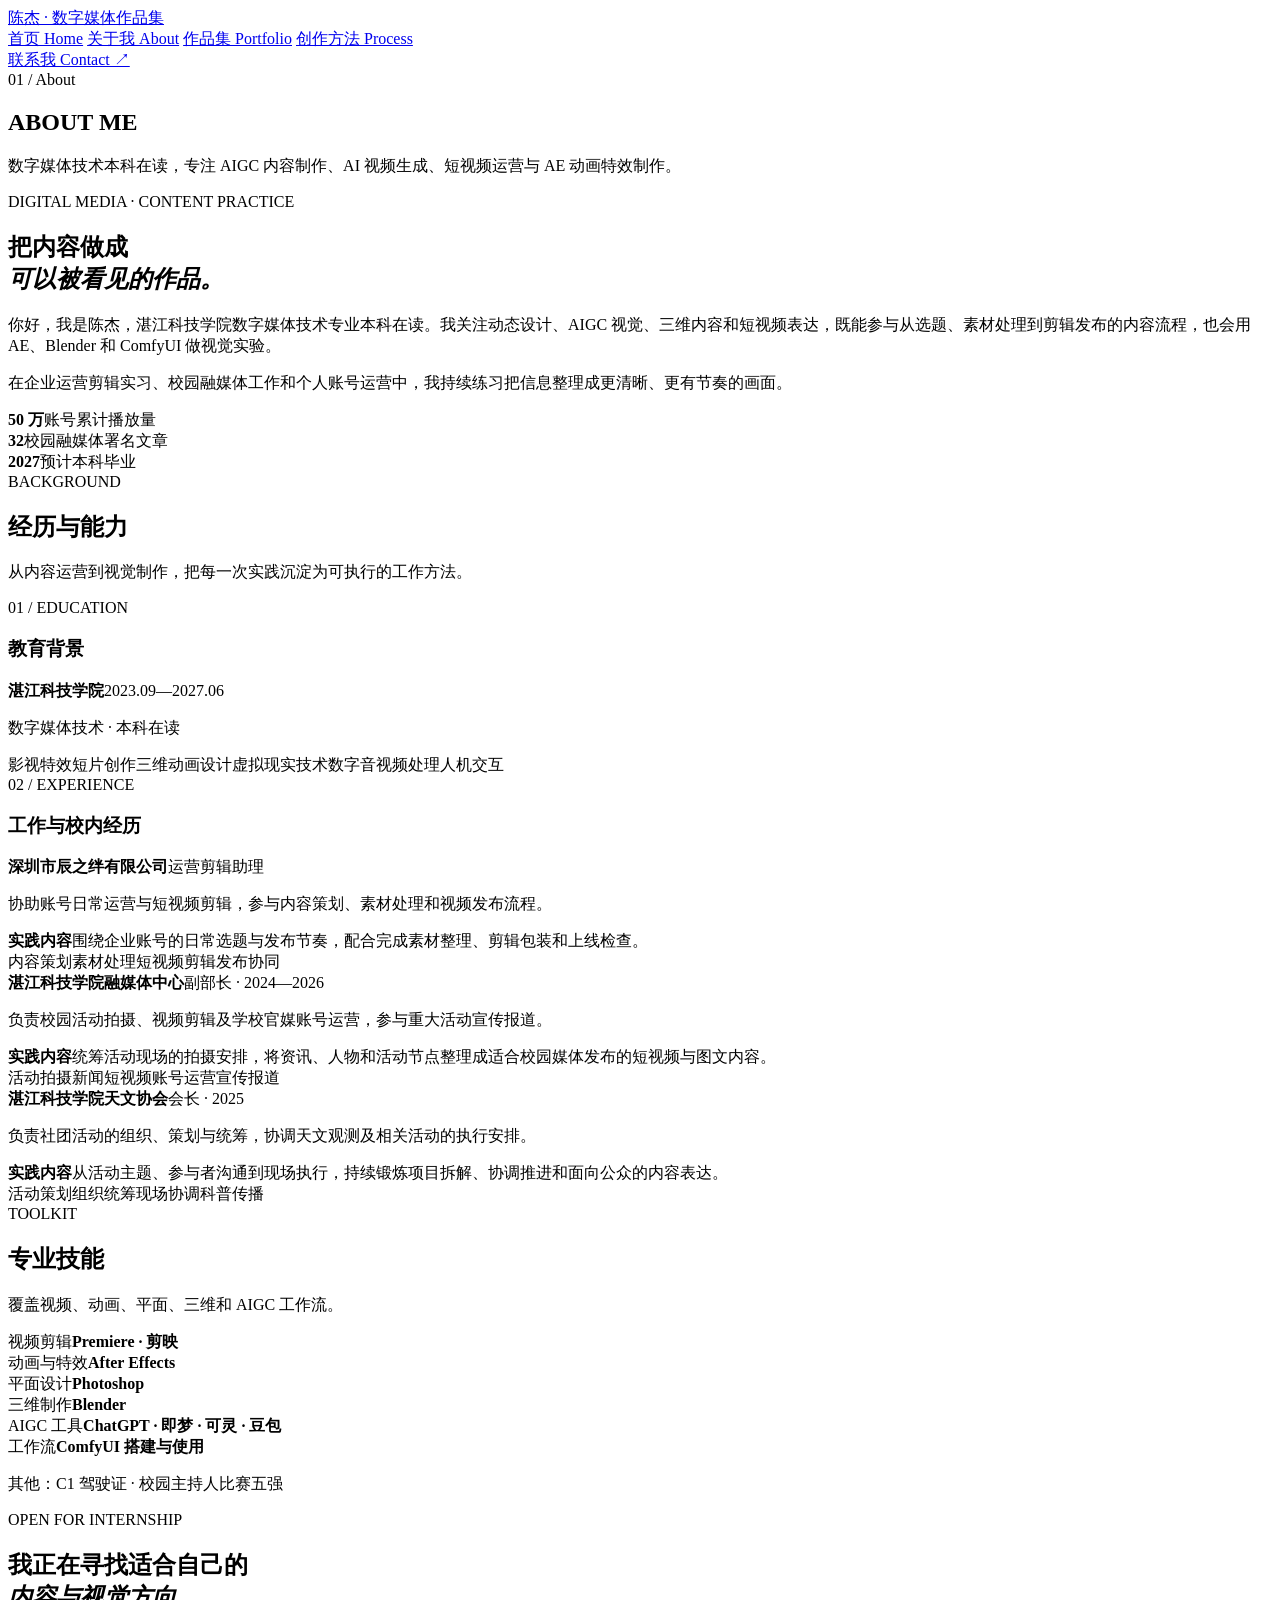
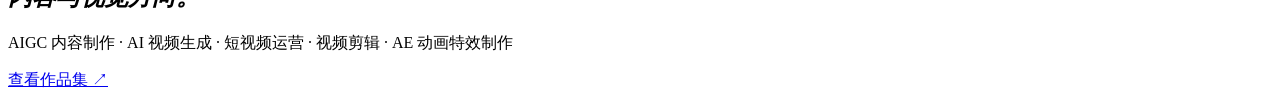
==== about.html @ 368c5d1d "Add files via upload" ====
<!doctype html>
<html lang="zh-CN">
<head>
  <meta charset="UTF-8">
  <meta name="viewport" content="width=device-width,initial-scale=1">
  <meta name="description" content="陈杰的个人介绍、教育背景、经历与专业技能">
  <title>关于我 About — 陈杰</title>
  <link rel="stylesheet" href="assets/site.css">
  <link rel="stylesheet" href="assets/final-polish.css">
  <link rel="stylesheet" href="assets/reference-redesign.css">
  <link rel="stylesheet" href="assets/about-profile.css">
</head>
<body class="page-fade reference-theme about-page">
  <header class="wrap site-header">
    <a class="logo" href="index.html">陈杰 · 数字媒体作品集</a>
    <nav class="nav" aria-label="主导航">
      <a data-page href="index.html">首页 Home</a>
      <a data-page href="about.html">关于我 About</a>
      <a data-page href="works.html">作品集 Portfolio</a>
      <a data-page href="method.html">创作方法 Process</a>
    </nav>
    <a class="resume" href="contact.html">联系我 Contact ↗</a>
  </header>

  <main>
    <section class="page-hero">
      <div class="wrap" data-reveal>
        <div class="eyebrow">01 / About</div>
        <h1>ABOUT ME</h1>
        <p>数字媒体技术本科在读，专注 AIGC 内容制作、AI 视频生成、短视频运营与 AE 动画特效制作。</p>
      </div>
    </section>

    <section class="about-profile">
      <div class="about-lead" data-reveal>
        <div>
          <div class="about-kicker">DIGITAL MEDIA · CONTENT PRACTICE</div>
          <h2>把内容做成<br><em>可以被看见的作品。</em></h2>
        </div>
        <div class="about-lead-copy">
          <p>你好，我是陈杰，湛江科技学院数字媒体技术专业本科在读。我关注动态设计、AIGC 视觉、三维内容和短视频表达，既能参与从选题、素材处理到剪辑发布的内容流程，也会用 AE、Blender 和 ComfyUI 做视觉实验。</p>
          <p>在企业运营剪辑实习、校园融媒体工作和个人账号运营中，我持续练习把信息整理成更清晰、更有节奏的画面。</p>
          <div class="about-facts">
            <div><strong>50 万</strong><span>账号累计播放量</span></div>
            <div><strong>32</strong><span>校园融媒体署名文章</span></div>
            <div><strong>2027</strong><span>预计本科毕业</span></div>
          </div>
        </div>
      </div>

      <div class="about-rule-heading" data-reveal>
        <div>
          <span class="about-kicker">BACKGROUND</span>
          <h2>经历与能力</h2>
        </div>
        <p>从内容运营到视觉制作，把每一次实践沉淀为可执行的工作方法。</p>
      </div>

      <div class="about-columns">
        <article class="about-panel" data-reveal>
          <div class="about-panel-label">01 / EDUCATION</div>
          <h3>教育背景</h3>
          <div class="about-entry">
            <div class="about-entry-top"><strong>湛江科技学院</strong><span>2023.09—2027.06</span></div>
            <p>数字媒体技术 · 本科在读</p>
          </div>
          <div class="about-course-list">
            <span>影视特效短片创作</span><span>三维动画设计</span><span>虚拟现实技术</span><span>数字音视频处理</span><span>人机交互</span>
          </div>
        </article>

        <article class="about-panel" data-reveal>
          <div class="about-panel-label">02 / EXPERIENCE</div>
          <h3>工作与校内经历</h3>
          <div class="about-timeline">
            <div class="about-entry about-expandable" data-expandable tabindex="0" role="button" aria-expanded="false" aria-label="展开深圳市辰之绊有限公司实习经历">
              <div class="about-entry-top"><strong>深圳市辰之绊有限公司</strong><span>运营剪辑助理</span></div>
              <p>协助账号日常运营与短视频剪辑，参与内容策划、素材处理和视频发布流程。</p>
              <div class="about-entry-detail"><div><b>实践内容</b><span>围绕企业账号的日常选题与发布节奏，配合完成素材整理、剪辑包装和上线检查。</span></div><div class="about-entry-tags"><span>内容策划</span><span>素材处理</span><span>短视频剪辑</span><span>发布协同</span></div></div>
            </div>
            <div class="about-entry about-expandable" data-expandable tabindex="0" role="button" aria-expanded="false" aria-label="展开融媒体中心经历">
              <div class="about-entry-top"><strong>湛江科技学院融媒体中心</strong><span>副部长 · 2024—2026</span></div>
              <p>负责校园活动拍摄、视频剪辑及学校官媒账号运营，参与重大活动宣传报道。</p>
              <div class="about-entry-detail"><div><b>实践内容</b><span>统筹活动现场的拍摄安排，将资讯、人物和活动节点整理成适合校园媒体发布的短视频与图文内容。</span></div><div class="about-entry-tags"><span>活动拍摄</span><span>新闻短视频</span><span>账号运营</span><span>宣传报道</span></div></div>
            </div>
            <div class="about-entry about-expandable" data-expandable tabindex="0" role="button" aria-expanded="false" aria-label="展开天文协会经历">
              <div class="about-entry-top"><strong>湛江科技学院天文协会</strong><span>会长 · 2025</span></div>
              <p>负责社团活动的组织、策划与统筹，协调天文观测及相关活动的执行安排。</p>
              <div class="about-entry-detail"><div><b>实践内容</b><span>从活动主题、参与者沟通到现场执行，持续锻炼项目拆解、协调推进和面向公众的内容表达。</span></div><div class="about-entry-tags"><span>活动策划</span><span>组织统筹</span><span>现场协调</span><span>科普传播</span></div></div>
            </div>
          </div>
        </article>
      </div>

      <div class="about-capabilities" data-reveal>
        <div class="about-rule-heading compact">
          <div>
            <span class="about-kicker">TOOLKIT</span>
            <h2>专业技能</h2>
          </div>
          <p>覆盖视频、动画、平面、三维和 AIGC 工作流。</p>
        </div>
        <div class="skill-matrix">
          <div><span>视频剪辑</span><strong>Premiere · 剪映</strong></div>
          <div><span>动画与特效</span><strong>After Effects</strong></div>
          <div><span>平面设计</span><strong>Photoshop</strong></div>
          <div><span>三维制作</span><strong>Blender</strong></div>
          <div><span>AIGC 工具</span><strong>ChatGPT · 即梦 · 可灵 · 豆包</strong></div>
          <div><span>工作流</span><strong>ComfyUI 搭建与使用</strong></div>
        </div>
        <p class="about-extra">其他：C1 驾驶证 · 校园主持人比赛五强</p>
      </div>

      <div class="about-target" data-reveal>
        <div>
          <div class="about-kicker">OPEN FOR INTERNSHIP</div>
          <h2>我正在寻找适合自己的<br><em>内容与视觉方向。</em></h2>
        </div>
        <div class="about-target-copy">
          <p>AIGC 内容制作 · AI 视频生成 · 短视频运营 · 视频剪辑 · AE 动画特效制作</p>
          <a class="ref-button primary" href="works.html">查看作品集 ↗</a>
        </div>
      </div>
    </section>
  </main>
  <script src="assets/site.js"></script>
</body>
</html>
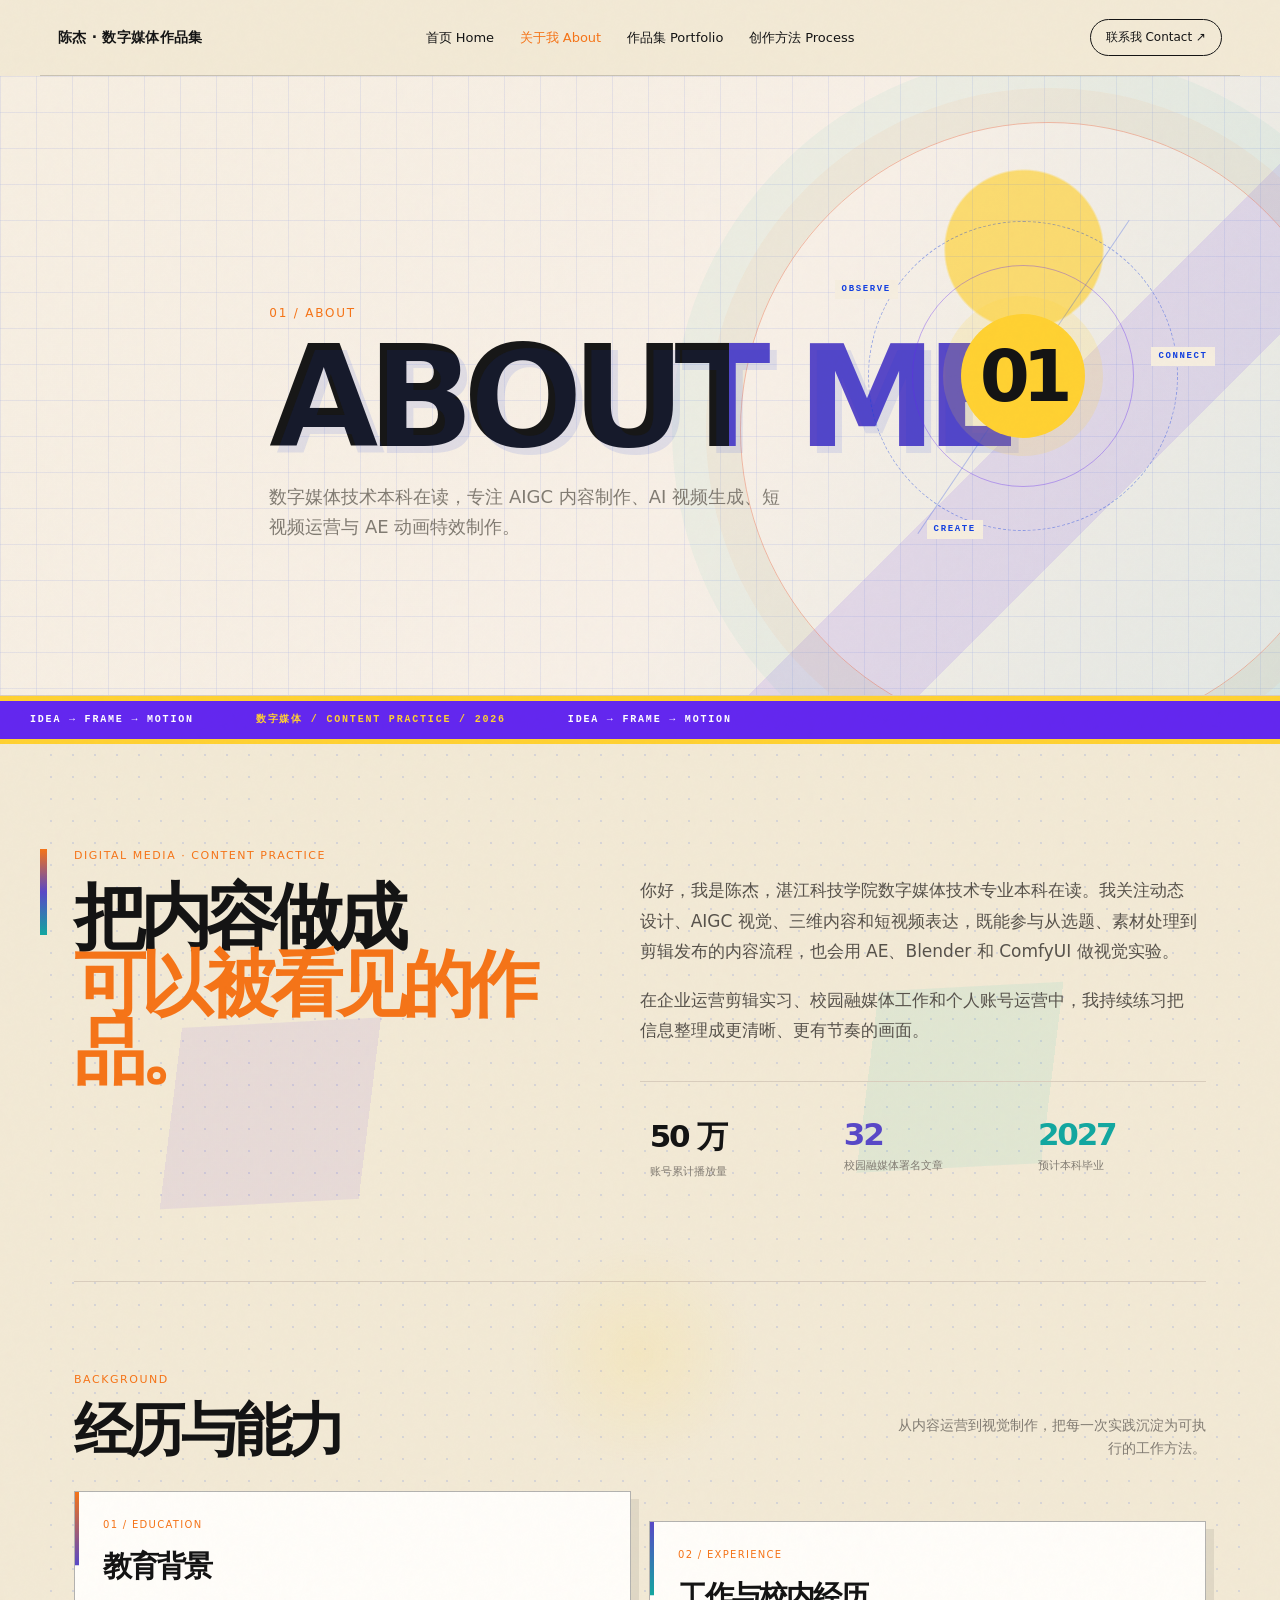
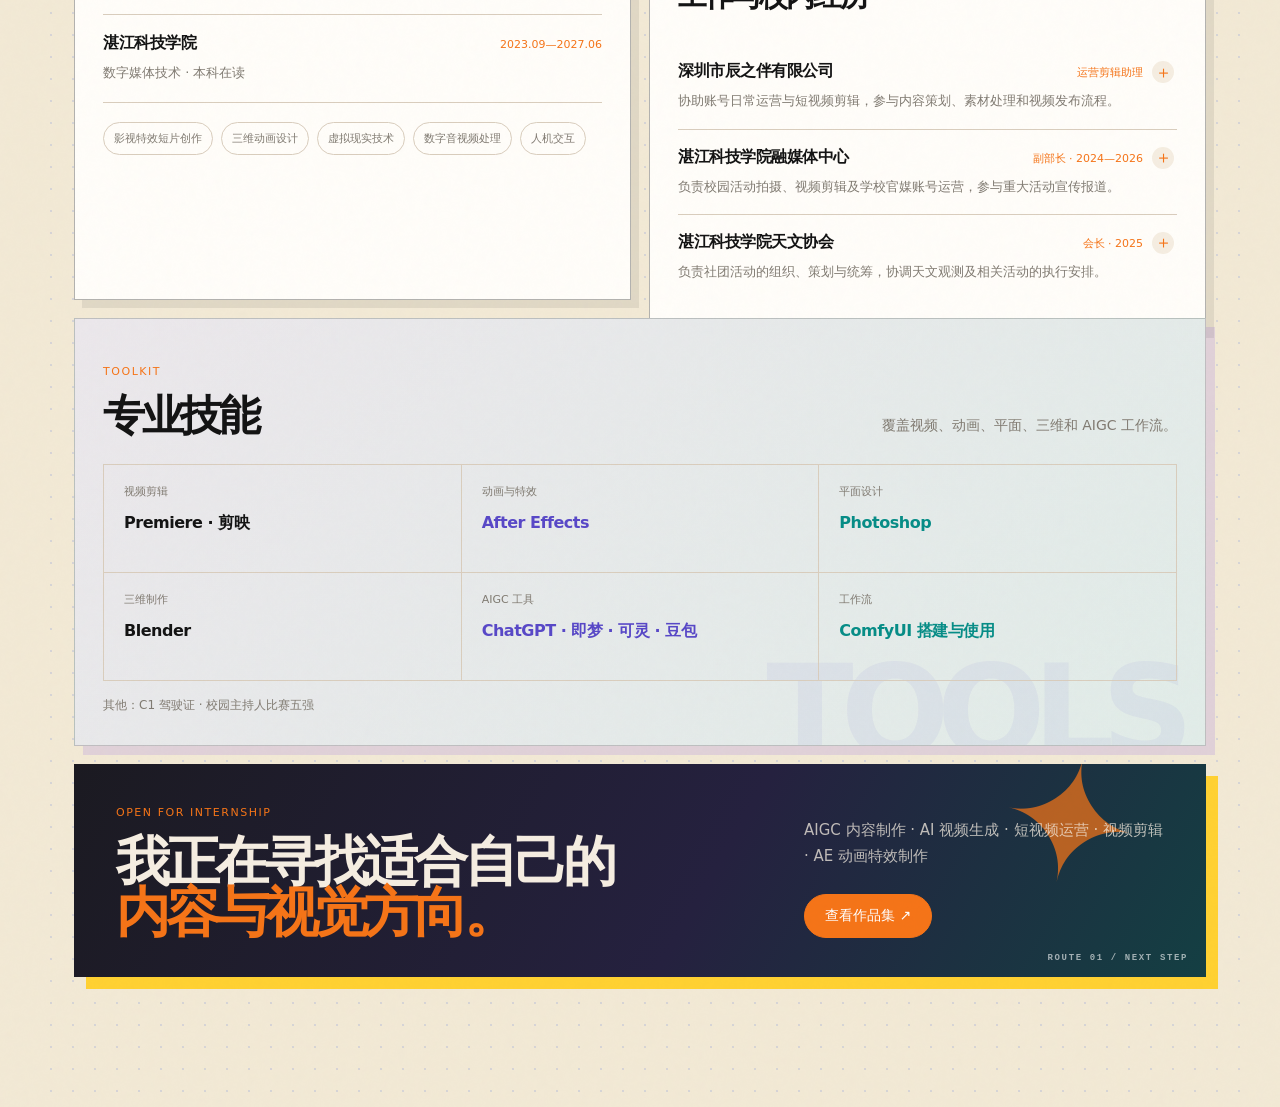
==== commit a4d55395: "Refresh portfolio visual system and motion" ====
--- a/about.html
+++ b/about.html
@@ -1,131 +1,136 @@
-<!doctype html>
-<html lang="zh-CN">
-<head>
-  <meta charset="UTF-8">
-  <meta name="viewport" content="width=device-width,initial-scale=1">
-  <meta name="description" content="陈杰的个人介绍、教育背景、经历与专业技能">
-  <title>关于我 About — 陈杰</title>
-  <link rel="stylesheet" href="assets/site.css">
-  <link rel="stylesheet" href="assets/final-polish.css">
-  <link rel="stylesheet" href="assets/reference-redesign.css">
-  <link rel="stylesheet" href="assets/about-profile.css">
-</head>
-<body class="page-fade reference-theme about-page">
-  <header class="wrap site-header">
-    <a class="logo" href="index.html">陈杰 · 数字媒体作品集</a>
-    <nav class="nav" aria-label="主导航">
-      <a data-page href="index.html">首页 Home</a>
-      <a data-page href="about.html">关于我 About</a>
-      <a data-page href="works.html">作品集 Portfolio</a>
-      <a data-page href="method.html">创作方法 Process</a>
-    </nav>
-    <a class="resume" href="contact.html">联系我 Contact ↗</a>
-  </header>
-
-  <main>
-    <section class="page-hero">
-      <div class="wrap" data-reveal>
-        <div class="eyebrow">01 / About</div>
-        <h1>ABOUT ME</h1>
-        <p>数字媒体技术本科在读，专注 AIGC 内容制作、AI 视频生成、短视频运营与 AE 动画特效制作。</p>
-      </div>
-    </section>
-
-    <section class="about-profile">
-      <div class="about-lead" data-reveal>
-        <div>
-          <div class="about-kicker">DIGITAL MEDIA · CONTENT PRACTICE</div>
-          <h2>把内容做成<br><em>可以被看见的作品。</em></h2>
-        </div>
-        <div class="about-lead-copy">
-          <p>你好，我是陈杰，湛江科技学院数字媒体技术专业本科在读。我关注动态设计、AIGC 视觉、三维内容和短视频表达，既能参与从选题、素材处理到剪辑发布的内容流程，也会用 AE、Blender 和 ComfyUI 做视觉实验。</p>
-          <p>在企业运营剪辑实习、校园融媒体工作和个人账号运营中，我持续练习把信息整理成更清晰、更有节奏的画面。</p>
-          <div class="about-facts">
-            <div><strong>50 万</strong><span>账号累计播放量</span></div>
-            <div><strong>32</strong><span>校园融媒体署名文章</span></div>
-            <div><strong>2027</strong><span>预计本科毕业</span></div>
-          </div>
-        </div>
-      </div>
-
-      <div class="about-rule-heading" data-reveal>
-        <div>
-          <span class="about-kicker">BACKGROUND</span>
-          <h2>经历与能力</h2>
-        </div>
-        <p>从内容运营到视觉制作，把每一次实践沉淀为可执行的工作方法。</p>
-      </div>
-
-      <div class="about-columns">
-        <article class="about-panel" data-reveal>
-          <div class="about-panel-label">01 / EDUCATION</div>
-          <h3>教育背景</h3>
-          <div class="about-entry">
-            <div class="about-entry-top"><strong>湛江科技学院</strong><span>2023.09—2027.06</span></div>
-            <p>数字媒体技术 · 本科在读</p>
-          </div>
-          <div class="about-course-list">
-            <span>影视特效短片创作</span><span>三维动画设计</span><span>虚拟现实技术</span><span>数字音视频处理</span><span>人机交互</span>
-          </div>
-        </article>
-
-        <article class="about-panel" data-reveal>
-          <div class="about-panel-label">02 / EXPERIENCE</div>
-          <h3>工作与校内经历</h3>
-          <div class="about-timeline">
-            <div class="about-entry about-expandable" data-expandable tabindex="0" role="button" aria-expanded="false" aria-label="展开深圳市辰之绊有限公司实习经历">
-              <div class="about-entry-top"><strong>深圳市辰之绊有限公司</strong><span>运营剪辑助理</span></div>
-              <p>协助账号日常运营与短视频剪辑，参与内容策划、素材处理和视频发布流程。</p>
-              <div class="about-entry-detail"><div><b>实践内容</b><span>围绕企业账号的日常选题与发布节奏，配合完成素材整理、剪辑包装和上线检查。</span></div><div class="about-entry-tags"><span>内容策划</span><span>素材处理</span><span>短视频剪辑</span><span>发布协同</span></div></div>
-            </div>
-            <div class="about-entry about-expandable" data-expandable tabindex="0" role="button" aria-expanded="false" aria-label="展开融媒体中心经历">
-              <div class="about-entry-top"><strong>湛江科技学院融媒体中心</strong><span>副部长 · 2024—2026</span></div>
-              <p>负责校园活动拍摄、视频剪辑及学校官媒账号运营，参与重大活动宣传报道。</p>
-              <div class="about-entry-detail"><div><b>实践内容</b><span>统筹活动现场的拍摄安排，将资讯、人物和活动节点整理成适合校园媒体发布的短视频与图文内容。</span></div><div class="about-entry-tags"><span>活动拍摄</span><span>新闻短视频</span><span>账号运营</span><span>宣传报道</span></div></div>
-            </div>
-            <div class="about-entry about-expandable" data-expandable tabindex="0" role="button" aria-expanded="false" aria-label="展开天文协会经历">
-              <div class="about-entry-top"><strong>湛江科技学院天文协会</strong><span>会长 · 2025</span></div>
-              <p>负责社团活动的组织、策划与统筹，协调天文观测及相关活动的执行安排。</p>
-              <div class="about-entry-detail"><div><b>实践内容</b><span>从活动主题、参与者沟通到现场执行，持续锻炼项目拆解、协调推进和面向公众的内容表达。</span></div><div class="about-entry-tags"><span>活动策划</span><span>组织统筹</span><span>现场协调</span><span>科普传播</span></div></div>
-            </div>
-          </div>
-        </article>
-      </div>
-
-      <div class="about-capabilities" data-reveal>
-        <div class="about-rule-heading compact">
-          <div>
-            <span class="about-kicker">TOOLKIT</span>
-            <h2>专业技能</h2>
-          </div>
-          <p>覆盖视频、动画、平面、三维和 AIGC 工作流。</p>
-        </div>
-        <div class="skill-matrix">
-          <div><span>视频剪辑</span><strong>Premiere · 剪映</strong></div>
-          <div><span>动画与特效</span><strong>After Effects</strong></div>
-          <div><span>平面设计</span><strong>Photoshop</strong></div>
-          <div><span>三维制作</span><strong>Blender</strong></div>
-          <div><span>AIGC 工具</span><strong>ChatGPT · 即梦 · 可灵 · 豆包</strong></div>
-          <div><span>工作流</span><strong>ComfyUI 搭建与使用</strong></div>
-        </div>
-        <p class="about-extra">其他：C1 驾驶证 · 校园主持人比赛五强</p>
-      </div>
-
-      <div class="about-target" data-reveal>
-        <div>
-          <div class="about-kicker">OPEN FOR INTERNSHIP</div>
-          <h2>我正在寻找适合自己的<br><em>内容与视觉方向。</em></h2>
-        </div>
-        <div class="about-target-copy">
-          <p>AIGC 内容制作 · AI 视频生成 · 短视频运营 · 视频剪辑 · AE 动画特效制作</p>
-          <a class="ref-button primary" href="works.html">查看作品集 ↗</a>
-        </div>
-      </div>
-    </section>
-  </main>
-  <script src="assets/site.js"></script>
-</body>
-</html>
+<!doctype html>
+<html lang="zh-CN">
+<head>
+  <meta charset="UTF-8">
+  <meta name="viewport" content="width=device-width,initial-scale=1">
+  <meta name="description" content="陈杰的个人介绍、教育背景、经历与专业技能">
+  <title>关于我 About — 陈杰</title>
+  <link rel="stylesheet" href="assets/site.css">
+  <link rel="stylesheet" href="assets/final-polish.css">
+  <link rel="stylesheet" href="assets/reference-redesign.css">
+  <link rel="stylesheet" href="assets/about-profile.css">
+  <link rel="stylesheet" href="assets/concept-2026.css?v=7">
+</head>
+<body class="page-fade reference-theme about-page">
+  <header class="wrap site-header">
+    <a class="logo" href="index.html">陈杰 · 数字媒体作品集</a>
+    <nav class="nav" aria-label="主导航">
+      <a data-page href="index.html">首页 Home</a>
+      <a data-page href="about.html">关于我 About</a>
+      <a data-page href="works.html">作品集 Portfolio</a>
+      <a data-page href="method.html">创作方法 Process</a>
+    </nav>
+    <a class="resume" href="contact.html">联系我 Contact ↗</a>
+  </header>
+
+  <main>
+    <section class="page-hero">
+      <div class="wrap">
+        <div class="eyebrow">01 / About</div>
+        <h1>ABOUT ME</h1>
+        <p>数字媒体技术本科在读，专注 AIGC 内容制作、AI 视频生成、短视频运营与 AE 动画特效制作。</p>
+      </div>
+      <div class="about-visual-mark" aria-hidden="true"><span>OBSERVE</span><span>CONNECT</span><span>CREATE</span><i></i><b>01</b></div>
+    </section>
+
+    <div class="about-signal-strip" aria-hidden="true"><span>IDEA → FRAME → MOTION</span><span>数字媒体 / CONTENT PRACTICE / 2026</span><span>IDEA → FRAME → MOTION</span></div>
+
+    <section class="about-profile">
+      <div class="about-lead" data-reveal>
+        <div>
+          <div class="about-kicker">DIGITAL MEDIA · CONTENT PRACTICE</div>
+          <h2>把内容做成<br><em>可以被看见的作品。</em></h2>
+        </div>
+        <div class="about-lead-copy">
+          <p>你好，我是陈杰，湛江科技学院数字媒体技术专业本科在读。我关注动态设计、AIGC 视觉、三维内容和短视频表达，既能参与从选题、素材处理到剪辑发布的内容流程，也会用 AE、Blender 和 ComfyUI 做视觉实验。</p>
+          <p>在企业运营剪辑实习、校园融媒体工作和个人账号运营中，我持续练习把信息整理成更清晰、更有节奏的画面。</p>
+          <div class="about-facts">
+            <div><strong>50 万</strong><span>账号累计播放量</span></div>
+            <div><strong>32</strong><span>校园融媒体署名文章</span></div>
+            <div><strong>2027</strong><span>预计本科毕业</span></div>
+          </div>
+        </div>
+      </div>
+
+      <div class="about-rule-heading" data-reveal>
+        <div>
+          <span class="about-kicker">BACKGROUND</span>
+          <h2>经历与能力</h2>
+        </div>
+        <p>从内容运营到视觉制作，把每一次实践沉淀为可执行的工作方法。</p>
+      </div>
+
+      <div class="about-columns">
+        <article class="about-panel" data-reveal>
+          <div class="about-panel-label">01 / EDUCATION</div>
+          <h3>教育背景</h3>
+          <div class="about-entry">
+            <div class="about-entry-top"><strong>湛江科技学院</strong><span>2023.09—2027.06</span></div>
+            <p>数字媒体技术 · 本科在读</p>
+          </div>
+          <div class="about-course-list">
+            <span>影视特效短片创作</span><span>三维动画设计</span><span>虚拟现实技术</span><span>数字音视频处理</span><span>人机交互</span>
+          </div>
+        </article>
+
+        <article class="about-panel" data-reveal>
+          <div class="about-panel-label">02 / EXPERIENCE</div>
+          <h3>工作与校内经历</h3>
+          <div class="about-timeline">
+            <div class="about-entry about-expandable" data-expandable tabindex="0" role="button" aria-expanded="false" aria-label="展开深圳市辰之伴有限公司实习经历">
+              <div class="about-entry-top"><strong>深圳市辰之伴有限公司</strong><span>运营剪辑助理</span></div>
+              <p>协助账号日常运营与短视频剪辑，参与内容策划、素材处理和视频发布流程。</p>
+              <div class="about-entry-detail"><div><b>实践内容</b><span>围绕企业账号的日常选题与发布节奏，配合完成素材整理、剪辑包装和上线检查。</span></div><div class="about-entry-tags"><span>内容策划</span><span>素材处理</span><span>短视频剪辑</span><span>发布协同</span></div></div>
+            </div>
+            <div class="about-entry about-expandable" data-expandable tabindex="0" role="button" aria-expanded="false" aria-label="展开融媒体中心经历">
+              <div class="about-entry-top"><strong>湛江科技学院融媒体中心</strong><span>副部长 · 2024—2026</span></div>
+              <p>负责校园活动拍摄、视频剪辑及学校官媒账号运营，参与重大活动宣传报道。</p>
+              <div class="about-entry-detail"><div><b>实践内容</b><span>统筹活动现场的拍摄安排，将资讯、人物和活动节点整理成适合校园媒体发布的短视频与图文内容。</span></div><div class="about-entry-tags"><span>活动拍摄</span><span>新闻短视频</span><span>账号运营</span><span>宣传报道</span></div></div>
+            </div>
+            <div class="about-entry about-expandable" data-expandable tabindex="0" role="button" aria-expanded="false" aria-label="展开天文协会经历">
+              <div class="about-entry-top"><strong>湛江科技学院天文协会</strong><span>会长 · 2025</span></div>
+              <p>负责社团活动的组织、策划与统筹，协调天文观测及相关活动的执行安排。</p>
+              <div class="about-entry-detail"><div><b>实践内容</b><span>从活动主题、参与者沟通到现场执行，持续锻炼项目拆解、协调推进和面向公众的内容表达。</span></div><div class="about-entry-tags"><span>活动策划</span><span>组织统筹</span><span>现场协调</span><span>科普传播</span></div></div>
+            </div>
+          </div>
+        </article>
+      </div>
+
+      <div class="about-capabilities" data-reveal>
+        <div class="about-rule-heading compact">
+          <div>
+            <span class="about-kicker">TOOLKIT</span>
+            <h2>专业技能</h2>
+          </div>
+          <p>覆盖视频、动画、平面、三维和 AIGC 工作流。</p>
+        </div>
+        <div class="skill-matrix">
+          <div><span>视频剪辑</span><strong>Premiere · 剪映</strong></div>
+          <div><span>动画与特效</span><strong>After Effects</strong></div>
+          <div><span>平面设计</span><strong>Photoshop</strong></div>
+          <div><span>三维制作</span><strong>Blender</strong></div>
+          <div><span>AIGC 工具</span><strong>ChatGPT · 即梦 · 可灵 · 豆包</strong></div>
+          <div><span>工作流</span><strong>ComfyUI 搭建与使用</strong></div>
+        </div>
+        <p class="about-extra">其他：C1 驾驶证 · 校园主持人比赛五强</p>
+      </div>
+
+      <div class="about-target" data-reveal>
+        <div>
+          <div class="about-kicker">OPEN FOR INTERNSHIP</div>
+          <h2>我正在寻找适合自己的<br><em>内容与视觉方向。</em></h2>
+        </div>
+        <div class="about-target-copy">
+          <p>AIGC 内容制作 · AI 视频生成 · 短视频运营 · 视频剪辑 · AE 动画特效制作</p>
+          <a class="ref-button primary" href="works.html">查看作品集 ↗</a>
+        </div>
+      </div>
+    </section>
+  </main>
+  <script src="assets/site.js"></script>
+  <script src="assets/concept-2026.js?v=4"></script>
+</body>
+</html>
 
 
 
--- a/assets/site.css
+++ b/assets/site.css
@@ -0,0 +1,6 @@
+:root{--blue:#0b3b87;--blue2:#174fa8;--cream:#f2e9d5;--orange:#e56c45;--ink:#13244a;--muted:#6d7891;--line:#d8cfbf;--darkline:rgba(242,233,213,.25);--max:1240px}*{box-sizing:border-box}html{scroll-behavior:smooth}body{margin:0;background:var(--cream);color:var(--ink);font-family:Inter,ui-sans-serif,system-ui,-apple-system,"Segoe UI","PingFang SC",sans-serif}.wrap{max-width:var(--max);margin:auto;padding:0 34px}a{color:inherit;text-decoration:none}button{font:inherit}.site-header{height:76px;display:flex;align-items:center;justify-content:space-between;font-size:13px}.site-header.dark{color:var(--cream);position:absolute;inset:0 0 auto;z-index:5}.logo{font-weight:800;letter-spacing:.06em}.nav{display:flex;gap:26px;color:var(--muted)}.dark .nav{color:#d1dcef}.nav a{transition:color .2s,opacity .2s}.nav a:hover,.nav a.active{color:var(--orange)}.resume{border:1px solid currentColor;border-radius:999px;padding:9px 14px;font-size:12px}.dark .resume:hover{background:var(--cream);color:var(--blue)}.page-fade{animation:fade .5s ease both}@keyframes fade{from{opacity:0;transform:translateY(8px)}to{opacity:1;transform:none}}
+.hero{min-height:100svh;background:var(--blue);color:var(--cream);position:relative;overflow:hidden;display:flex;align-items:flex-end;padding:0 0 68px}.hero:before{content:"";position:absolute;inset:0;opacity:.12;background-image:radial-gradient(var(--cream) 1px,transparent 1px);background-size:12px 12px}.hero-inner{width:100%;position:relative;z-index:1}.hero-kicker,.eyebrow{font-size:12px;letter-spacing:.15em;text-transform:uppercase}.hero-kicker{margin-bottom:25px;color:#cdd8ed}.hero h1{font-size:clamp(74px,15.5vw,205px);letter-spacing:-.09em;line-height:.78;margin:0;white-space:nowrap;color:rgba(242,233,213,.15);-webkit-text-stroke:1px rgba(242,233,213,.5);font-weight:900}.script{position:absolute;left:23%;bottom:15%;font-family:"Brush Script MT",cursive;font-size:clamp(32px,5.5vw,77px);color:var(--cream);transform:rotate(-7deg)}.hero-footer{display:flex;justify-content:space-between;align-items:end;margin-top:28px;color:#d1dcef}.hero-footer p{margin:0;max-width:390px;font-size:17px;line-height:1.45}.scroll-hint{font-size:12px;letter-spacing:.1em;color:var(--orange)}.hero-orbit{position:absolute;right:11%;top:23%;width:205px;height:205px;border:1px solid rgba(242,233,213,.28);border-radius:50%;transform:rotate(-25deg)}.hero-orbit:before{content:"";position:absolute;left:36px;top:10px;width:28px;height:28px;background:var(--orange);border-radius:50%}.hero-orbit:after{content:"";position:absolute;inset:29px;border:1px dashed rgba(242,233,213,.35);border-radius:50%}
+.page-hero{background:var(--blue);color:var(--cream);padding:155px 0 78px;position:relative;overflow:hidden}.page-hero:after{content:"";position:absolute;width:250px;height:250px;border:1px solid rgba(242,233,213,.25);border-radius:50%;right:9%;top:85px}.page-hero h1{font-size:clamp(58px,10vw,136px);letter-spacing:-.1em;line-height:.85;margin:18px 0 0;color:rgba(242,233,213,.13);-webkit-text-stroke:1px rgba(242,233,213,.5)}.page-hero .eyebrow{color:#cdd8ed}.page-hero p{max-width:470px;font-size:18px;line-height:1.5;color:#d5deef;margin:25px 0 0;position:relative;z-index:1}.section{padding:82px 0}.section-head{border-top:1px solid var(--line);padding-top:18px;margin-bottom:30px;display:flex;justify-content:space-between;align-items:baseline}.section-head h2{font-size:25px;letter-spacing:-.05em;margin:0}.section-head span{font-size:11px;color:var(--muted);letter-spacing:.12em}.intro-grid,.method-grid{display:grid;grid-template-columns:1fr 1fr;gap:90px}.large-title{font-size:clamp(42px,5.5vw,72px);line-height:.96;letter-spacing:-.08em;margin:0}.copy{font-size:18px;line-height:1.6;color:#41506f;max-width:500px}.stats{display:flex;gap:38px;margin-top:36px}.stats strong{font-size:33px;letter-spacing:-.08em;display:block}.stats span{font-size:11px;color:var(--muted);letter-spacing:.06em}.skill-list{display:flex;gap:9px;flex-wrap:wrap;margin-top:28px}.skill{border:1px solid #c6bda9;border-radius:999px;padding:9px 13px;font-size:13px}
+.archive{background:var(--blue);color:var(--cream);padding:82px 0 105px}.archive .section-head{border-color:var(--darkline)}.archive .section-head span{color:#bdc9e0}.filters{display:flex;gap:9px;flex-wrap:wrap;margin-bottom:30px}.filter{color:var(--cream);background:transparent;border:1px solid var(--darkline);border-radius:999px;padding:9px 15px;font-size:12px;cursor:pointer}.filter.active,.filter:hover{background:var(--cream);color:var(--blue)}.work-grid{display:grid;grid-template-columns:repeat(12,1fr);gap:16px}.work{grid-column:span 6;min-height:390px;background:#123f8c;border:1px solid var(--darkline);position:relative;overflow:hidden;cursor:pointer;transition:transform .35s,border-color .35s}.work:nth-child(3){grid-column:span 5}.work:nth-child(4){grid-column:span 7}.work:hover{transform:translateY(-7px);border-color:var(--orange)}.work-media{position:absolute;inset:0;background:#173f87}.work-media img,.work-media video{width:100%;height:100%;object-fit:cover;display:block;opacity:.8;transition:transform .6s,opacity .4s}.work:hover .work-media img,.work:hover .work-media video{transform:scale(1.05);opacity:1}.work-media:after{content:"";position:absolute;inset:0;background:linear-gradient(to top,rgba(5,28,70,.95),transparent 68%)}.work-info{position:absolute;inset:auto 20px 19px;z-index:1}.work-index{font-size:11px;color:#cbd7ea;letter-spacing:.12em;display:flex;justify-content:space-between;margin-bottom:9px}.work h3{font-size:32px;line-height:1;letter-spacing:-.06em;margin:0 0 7px}.work p{font-size:13px;color:#d2daea;margin:0}.work-arrow{position:absolute;right:0;bottom:0;color:var(--orange);font-size:24px}.work.hidden{display:none}.method{padding:92px 0}.step{display:grid;grid-template-columns:55px 1fr;gap:18px;border-top:1px solid var(--line);padding:19px 0}.step:last-child{border-bottom:1px solid var(--line)}.step b{color:var(--orange);font-size:13px}.step h3{font-size:18px;margin:0 0 4px}.step p{margin:0;color:var(--muted);font-size:14px}.contact{background:var(--orange);color:var(--cream);padding:82px 0 35px}.contact h2{font-size:clamp(52px,9vw,120px);line-height:.86;letter-spacing:-.1em;margin:0}.contact h2 span{font-family:"Brush Script MT",cursive;font-weight:400}.contact-bottom{display:flex;justify-content:space-between;align-items:end;border-top:1px solid rgba(242,233,213,.4);margin-top:65px;padding-top:18px;font-size:12px}.mail{font-size:18px;border-bottom:1px solid var(--cream);padding-bottom:5px}.mail:hover{color:var(--blue);border-color:var(--blue)}footer{background:var(--orange);color:var(--cream);padding:0 0 24px;display:flex;justify-content:space-between;font-size:11px;letter-spacing:.08em}
+.modal{position:fixed;inset:0;background:rgba(7,23,56,.88);z-index:20;display:grid;place-items:center;padding:25px;opacity:0;pointer-events:none;transition:opacity .25s}.modal.open{opacity:1;pointer-events:auto}.modal-card{background:var(--cream);color:var(--ink);max-width:780px;width:100%;max-height:90vh;overflow:auto;padding:26px;position:relative}.modal-close{position:absolute;right:20px;top:16px;border:0;background:none;color:var(--ink);font-size:25px;cursor:pointer}.modal-kicker{color:var(--orange);font-size:11px;letter-spacing:.12em}.modal h3{font-size:46px;letter-spacing:-.08em;line-height:.95;margin:12px 50px 15px 0}.modal p{max-width:600px;color:#546078}.modal-media{width:100%;height:290px;background:var(--blue);margin-top:25px}.modal-media img,.modal-media video{width:100%;height:100%;object-fit:cover}.modal-meta{display:flex;gap:28px;border-top:1px solid #d2cbbd;margin-top:23px;padding-top:13px;font-size:12px;color:#70778a}
+@media(max-width:760px){.wrap{padding:0 18px}.site-header{height:67px}.nav{gap:13px}.nav a:nth-child(2){display:none}.resume{padding:8px 11px}.hero{min-height:720px;padding-bottom:47px}.hero h1{font-size:76px;white-space:normal}.script{left:12%;bottom:25%;font-size:42px}.hero-orbit{width:130px;height:130px;right:4%;top:23%}.hero-footer{display:block}.hero-footer p{font-size:16px}.scroll-hint{display:inline-block;margin-top:25px}.page-hero{padding:125px 0 62px}.page-hero h1{font-size:68px}.page-hero:after{width:135px;height:135px;right:-25px;top:78px}.section,.method{padding:65px 0}.intro-grid,.method-grid{display:block}.large-title{font-size:44px}.copy{font-size:16px;margin-top:28px}.stats{gap:22px}.stats strong{font-size:27px}.work-grid{display:block}.work{min-height:320px;margin-bottom:14px}.work h3{font-size:29px}.contact{padding:65px 0 30px}.contact-bottom{display:block;margin-top:44px}.mail{display:inline-block;margin-top:20px}.modal-card{padding:21px}.modal h3{font-size:38px}.modal-media{height:210px}footer{display:block}footer span{display:block;margin-top:8px}}
--- a/assets/final-polish.css
+++ b/assets/final-polish.css
@@ -0,0 +1,64 @@
+html.home-scroll{scroll-snap-type:y mandatory;overflow-y:auto;overscroll-behavior-y:contain}
+.hero,.home-panel{height:100svh;min-height:0;scroll-snap-align:start;scroll-snap-stop:always;overflow:hidden}
+.home-panel .panel-inner{height:100%;display:flex;align-items:center}
+.home-panel .panel-layout{width:100%;align-items:center}
+.home-panel h2{max-width:620px}
+.panel-about .panel-art{height:min(52vh,520px);min-height:0}
+.panel-works .panel-art{height:min(48vh,480px);min-height:0}
+.panel-method{position:relative}
+.panel-method:after{content:"03";position:absolute;right:-1vw;top:6vh;font-size:30vw;line-height:.75;font-weight:900;letter-spacing:-.12em;color:rgba(229,108,69,.08);pointer-events:none}
+.panel-method .panel-inner{position:relative;z-index:1}
+.panel-method .panel-steps{max-width:670px}
+.panel-method .panel-step{padding:24px 0;font-size:18px}
+.panel-method .panel-step b{font-size:16px;min-width:32px}
+.panel-contact .panel-inner{height:100%}
+.panel-contact .contact-copy h2{font-size:clamp(52px,6.8vw,98px);line-height:.86}
+.panel-contact .contact-orbit-text{padding-top:0}
+.panel-contact .contact-number{font-size:clamp(46px,6.5vw,92px)}
+.panel-contact .contact-stage:after{top:8%;right:4%}
+.panel-contact .scroll-next{bottom:28px}
+.panel-about .panel-link,.panel-works .panel-link,.panel-method .panel-link,.panel-contact .panel-link{font-size:14px}
+
+/* Shared editorial rhythm for the standalone pages. */
+.page-fade:not(:has(.hero)):not(.category-page){background:var(--cream)}
+.page-fade:not(:has(.hero)):not(.category-page) .site-header{position:absolute;z-index:10;inset:0 0 auto}
+.page-fade:not(:has(.hero)):not(.category-page) .page-hero{min-height:48svh;display:flex;align-items:end;padding:150px 0 72px;position:relative;overflow:hidden}
+.page-fade:not(:has(.hero)):not(.category-page) .page-hero:after{content:"";position:absolute;right:-6vw;bottom:-18vw;width:48vw;height:48vw;border:1px solid rgba(229,108,69,.42);border-radius:50%;pointer-events:none}
+.page-fade:not(:has(.hero)):not(.category-page) .page-hero h1{max-width:940px;margin:20px 0 26px;font-size:clamp(64px,11vw,180px);line-height:.82;letter-spacing:-.08em}
+.page-fade:not(:has(.hero)):not(.category-page) .page-hero p{max-width:520px;font-size:18px;line-height:1.7}
+.page-fade:not(:has(.hero)):not(.category-page) main>.section,.page-fade:not(:has(.hero)):not(.category-page) main>.method,.page-fade:not(:has(.hero)):not(.category-page) main>.contact{padding:100px 0 140px}
+.page-fade:not(:has(.hero)):not(.category-page) .intro-grid,.page-fade:not(:has(.hero)):not(.category-page) .method-grid{align-items:start;gap:clamp(48px,9vw,160px)}
+.page-fade:not(:has(.hero)):not(.category-page) .large-title{font-size:clamp(54px,7vw,112px);line-height:.9;letter-spacing:-.07em}
+.page-fade:not(:has(.hero)):not(.category-page) .copy{max-width:540px;font-size:18px;line-height:1.8}
+.page-fade:not(:has(.hero)):not(.category-page) .stats{margin-top:58px}
+.page-fade:not(:has(.hero)):not(.category-page) .skill-list{margin-top:38px}
+.page-fade:not(:has(.hero)):not(.category-page) .step{padding:28px 0}
+.page-fade:not(:has(.hero)):not(.category-page) .step h3{font-size:24px}
+.page-fade:not(:has(.hero)):not(.category-page) .step p{font-size:16px;line-height:1.7}
+.page-fade:not(:has(.hero)):not(.category-page) .contact{background:var(--ink);color:var(--cream);min-height:52svh;display:flex;align-items:center}
+.page-fade:not(:has(.hero)):not(.category-page) .contact h2{max-width:840px;font-size:clamp(60px,9vw,150px);line-height:.82;letter-spacing:-.08em}
+.page-fade:not(:has(.hero)):not(.category-page) .contact h2 span{color:var(--orange)}
+.page-fade:not(:has(.hero)):not(.category-page) .contact-bottom{margin-top:80px;display:flex;justify-content:space-between;align-items:end;gap:32px;border-top:1px solid rgba(246,239,220,.3);padding-top:22px}
+.page-fade:not(:has(.hero)):not(.category-page) .mail{font-size:clamp(20px,2vw,30px);color:var(--cream);text-decoration:none;border-bottom:1px solid var(--orange);padding-bottom:8px}
+
+@media(max-width:760px){
+  html.home-scroll{scroll-snap-type:y mandatory}
+  .hero,.home-panel{height:100svh;min-height:0}
+  .home-panel .panel-inner{height:100%}
+  .home-panel .panel-layout{align-self:center}
+  .panel-about .panel-art{height:29vh;margin-top:24px}
+  .panel-works .panel-art{height:28vh;margin-top:24px}
+  .panel-method .panel-steps{margin-top:26px}
+  .panel-method .panel-step{padding:14px 0;font-size:15px}
+  .panel-method:after{font-size:42vw;top:9vh}
+  .panel-contact .contact-number{font-size:48px}
+  .panel-contact .contact-orbit-text{padding-top:42px}
+  .panel-contact .contact-stage:after{width:250px;height:250px;top:38%;right:-70px}
+  .page-fade:not(:has(.hero)):not(.category-page) .page-hero{min-height:58svh;padding:124px 0 48px}
+  .page-fade:not(:has(.hero)):not(.category-page) .page-hero h1{font-size:20vw}
+  .page-fade:not(:has(.hero)):not(.category-page) main>.section,.page-fade:not(:has(.hero)):not(.category-page) main>.method,.page-fade:not(:has(.hero)):not(.category-page) main>.contact{padding:70px 0 90px}
+  .page-fade:not(:has(.hero)):not(.category-page) .intro-grid,.page-fade:not(:has(.hero)):not(.category-page) .method-grid{gap:48px}
+  .page-fade:not(:has(.hero)):not(.category-page) .large-title{font-size:17vw}
+  .page-fade:not(:has(.hero)):not(.category-page) .contact-bottom{margin-top:52px;display:grid;gap:18px}
+  .page-fade:not(:has(.hero)):not(.category-page) .contact{min-height:58svh}
+}
--- a/assets/reference-redesign.css
+++ b/assets/reference-redesign.css
@@ -0,0 +1,339 @@
+/* Reference-inspired portfolio system: warm paper, ink typography, orange index accents. */
+:root{--ref-paper:#f5ede1;--ref-paper-2:#eee3d3;--ref-card:#fffdf9;--ref-ink:#171717;--ref-muted:#817b72;--ref-orange:#f57418;--ref-line:#d9cdbd;--ref-max:1200px}
+body.reference-theme{background:var(--ref-paper);color:var(--ref-ink);font-family:Inter,ui-sans-serif,system-ui,-apple-system,"Segoe UI","PingFang SC","Microsoft YaHei",sans-serif}
+body.reference-theme a{color:inherit}
+body.reference-theme .wrap{max-width:var(--ref-max)}
+body.reference-theme .site-header{width:min(var(--ref-max),calc(100% - 68px));height:74px;padding:0;border-bottom:1px solid var(--ref-line);position:relative!important;inset:auto!important;color:var(--ref-ink)!important;margin:0 auto;z-index:10}
+body.reference-theme .logo{font-size:14px;letter-spacing:.02em;color:var(--ref-ink)}
+body.reference-theme .nav{gap:30px;color:var(--ref-muted)}
+body.reference-theme .nav a.active,body.reference-theme .nav a:hover{color:var(--ref-orange)}
+body.reference-theme .resume{border-color:var(--ref-ink);border-radius:999px;padding:9px 15px;font-size:12px}
+body.reference-theme .resume:hover{background:var(--ref-ink);color:var(--ref-paper)}
+
+/* Homepage */
+.home-reference .ref-hero{max-width:var(--ref-max);min-height:calc(100svh - 74px);margin:0 auto;padding:86px 34px 112px;display:grid;grid-template-columns:minmax(0,.84fr) minmax(360px,1.16fr);gap:clamp(48px,9vw,130px);align-items:center;position:relative}
+.home-reference .ref-hero:after{content:"";position:absolute;right:-12vw;bottom:-20vw;width:44vw;height:44vw;border:1px solid rgba(245,116,24,.2);border-radius:50%;pointer-events:none}
+.ref-kicker{font-size:12px;letter-spacing:.15em;color:var(--ref-orange);text-transform:uppercase}
+.home-reference .ref-hero h1{font-size:clamp(64px,8.2vw,122px);line-height:.88;letter-spacing:-.1em;margin:24px 0 28px;color:var(--ref-ink);font-weight:900}
+.home-reference .ref-hero h1 em{font-style:normal;color:var(--ref-orange)}
+.home-reference .ref-hero p{max-width:410px;font-size:18px;line-height:1.75;color:#57524b;margin:0}
+.ref-actions{display:flex;gap:12px;margin-top:34px;align-items:center}
+.ref-button{display:inline-flex;align-items:center;justify-content:center;min-height:44px;padding:0 20px;border:1px solid var(--ref-ink);border-radius:999px;font-size:14px;transition:transform .25s,background .25s,color .25s}
+.ref-button.primary{border-color:var(--ref-orange);background:var(--ref-orange);color:#fff}
+.ref-button:hover{transform:translateY(-3px);background:var(--ref-ink);color:var(--ref-paper)}
+.ref-button.primary:hover{background:var(--ref-ink);border-color:var(--ref-ink)}
+.ref-hero-art{position:relative;background:var(--ref-card);padding:17px;box-shadow:16px 16px 0 var(--ref-orange);transform:rotate(1deg)}
+.ref-hero-art img{width:100%;aspect-ratio:1.34;object-fit:cover;display:block;filter:saturate(.84) contrast(1.04)}
+.ref-hero-art figcaption{display:flex;justify-content:space-between;gap:16px;padding:14px 3px 0;font-size:11px;letter-spacing:.1em;color:var(--ref-muted)}
+.ref-hero-art figcaption b{font-weight:700;color:var(--ref-ink)}
+.ref-section{padding:106px 34px 124px;max-width:var(--ref-max);margin:0 auto}
+.ref-section.tinted{max-width:none;background:var(--ref-paper-2)}
+.ref-section-inner{max-width:var(--ref-max);margin:0 auto}
+.ref-section-head{display:flex;justify-content:space-between;align-items:end;gap:24px;border-top:1px solid var(--ref-line);padding-top:17px;margin-bottom:38px}
+.ref-section-head h2{margin:0;font-size:clamp(40px,5vw,70px);line-height:.92;letter-spacing:-.08em}
+.ref-section-head p{max-width:320px;margin:0;color:var(--ref-muted);font-size:14px;line-height:1.6;text-align:right}
+.featured-grid{display:grid;grid-template-columns:repeat(4,1fr);gap:20px}
+.featured-card{min-height:350px;background:var(--ref-card);border:1px solid rgba(23,23,23,.08);border-radius:16px;overflow:hidden;display:flex;flex-direction:column;transition:transform .35s,box-shadow .35s}
+.featured-card:hover{transform:translateY(-8px);box-shadow:0 18px 36px rgba(51,37,21,.12);background:var(--ref-orange);color:#fff;border-color:var(--ref-orange)}
+.featured-card.featured-card-accent{background:var(--ref-orange);color:#fff}
+.featured-card .featured-media{height:220px;overflow:hidden;background:#dad1c5}
+.featured-card .featured-media img,.featured-card .featured-media video{width:100%;height:100%;display:block;object-fit:cover;transition:transform .6s;filter:saturate(.9)}
+.featured-card:hover .featured-media img,.featured-card:hover .featured-media video{transform:scale(1.05)}
+.featured-card.featured-card-accent .featured-media{margin:24px 24px 0;height:164px;border-radius:10px;background:#f99c57}
+.featured-card .featured-body{padding:20px 22px 23px;display:flex;flex-direction:column;flex:1}
+.featured-card .featured-index{font-size:11px;letter-spacing:.11em;color:var(--ref-orange);margin-bottom:18px}
+.featured-card-accent .featured-index{color:#fff}
+.featured-card h3{font-size:28px;line-height:1;letter-spacing:-.06em;margin:0 0 10px}
+.featured-card p{font-size:14px;line-height:1.6;color:var(--ref-muted);margin:0}
+.featured-card-accent p{color:rgba(255,255,255,.8)}
+.featured-card:hover .featured-index{color:#fff}
+.featured-card:hover p{color:rgba(255,255,255,.82)}
+.featured-card:hover .featured-arrow{color:#fff}
+.featured-arrow{margin-top:auto;padding-top:18px;color:var(--ref-orange);font-size:23px}
+.featured-card-accent .featured-arrow{color:#fff}
+.direction-section{padding-top:0}
+.direction-grid{display:grid;grid-template-columns:repeat(5,1fr);border-top:1px solid var(--ref-line);border-bottom:1px solid var(--ref-line)}
+.direction-link{padding:28px 18px 30px 0;border-right:1px solid var(--ref-line);transition:padding .3s,color .3s}
+.direction-link:not(:first-child){padding-left:18px}
+.direction-link:last-child{border-right:0}
+.direction-link:hover{padding-left:10px;color:var(--ref-orange)}
+.direction-link:hover span:not(.direction-number){color:var(--ref-orange)}
+.direction-link .direction-number{display:block;color:var(--ref-orange);font-size:12px;margin-bottom:22px}
+.direction-link strong{font-size:22px;letter-spacing:-.06em;display:block}
+.direction-link span{display:block;font-size:11px;letter-spacing:.12em;color:var(--ref-muted);margin-top:7px}
+.home-contact{background:var(--ref-ink);color:var(--ref-paper);padding:94px 34px 36px}
+.home-contact .contact-inner{max-width:var(--ref-max);margin:auto}
+.home-contact h2{font-size:clamp(58px,9vw,132px);line-height:.84;letter-spacing:-.1em;margin:0;max-width:850px}
+.home-contact h2 span{color:var(--ref-orange)}
+.home-contact .contact-meta{border-top:1px solid rgba(245,237,225,.25);margin-top:84px;padding-top:18px;display:flex;justify-content:space-between;gap:24px;font-size:13px}
+.home-contact .contact-meta a{color:var(--ref-paper);border-bottom:1px solid var(--ref-orange);padding-bottom:5px}
+
+/* Works archive */
+.catalog-page{background:var(--ref-paper)}
+.catalog-hero{max-width:var(--ref-max);margin:0 auto;padding:93px 34px 74px;display:flex;justify-content:space-between;align-items:end;gap:40px}
+.catalog-hero h1{font-size:clamp(68px,10vw,148px);line-height:.82;letter-spacing:-.1em;margin:22px 0 0;color:var(--ref-ink)!important;-webkit-text-stroke:0!important}
+.catalog-hero p{max-width:360px;font-size:17px;line-height:1.7;color:var(--ref-muted);margin:0 0 5px}
+.catalog-meta{font-size:11px;letter-spacing:.12em;color:var(--ref-orange);white-space:nowrap}
+.category-browser{background:var(--ref-paper-2);padding:68px 34px 76px}
+.category-browser-inner{max-width:var(--ref-max);margin:auto}
+.category-browser .browser-title{display:flex;justify-content:space-between;gap:24px;align-items:end;margin-bottom:28px}
+.browser-title h2{font-size:38px;letter-spacing:-.07em;line-height:1;margin:0}
+.browser-title p{font-size:13px;color:var(--ref-muted);margin:0}
+.category-filter-grid{display:grid;grid-template-columns:repeat(3,1fr);gap:14px}
+.reference-theme .category-tile.filter{border:1px solid rgba(23,23,23,.1);border-radius:15px;background:var(--ref-card);color:var(--ref-ink);padding:18px;text-align:left;min-height:198px;cursor:pointer;transition:transform .3s,background .3s,color .3s}
+.reference-theme .category-tile.filter:hover,.reference-theme .category-tile.filter.active{background:var(--ref-orange);color:#fff;border-color:var(--ref-orange);transform:translateY(-5px)}
+.category-tile .tile-number{font-size:12px;color:var(--ref-orange);display:block;margin-bottom:24px}
+.category-tile.active .tile-number,.category-tile:hover .tile-number{color:#fff}
+.category-tile strong{display:block;font-size:23px;letter-spacing:-.06em}
+.category-tile small{display:block;letter-spacing:.1em;color:var(--ref-muted);margin-top:7px;font-size:10px}
+.category-tile.active small,.category-tile:hover small{color:rgba(255,255,255,.75)}
+.category-tile img,.category-tile video{width:84px;height:58px;object-fit:cover;display:block;margin-top:20px;margin-left:auto;filter:saturate(.8)}
+.all-works{max-width:var(--ref-max);margin:0 auto;padding:108px 34px 130px}
+.all-works .ref-section-head{margin-bottom:34px}
+.all-works .ref-section-head h2{font-size:50px}
+.all-works .ref-section-head p{font-size:13px}
+.reference-theme .catalog-grid.work-grid{display:grid;grid-template-columns:repeat(3,1fr);gap:22px}
+.reference-theme .catalog-card.work{grid-column:auto!important;min-height:0;background:var(--ref-card);color:var(--ref-ink);border:1px solid rgba(23,23,23,.1);border-radius:15px;overflow:hidden;cursor:pointer;display:flex;flex-direction:column;position:relative;transition:transform .35s,box-shadow .35s,border-color .35s}
+.reference-theme .catalog-card.work:hover{transform:translateY(-7px);border-color:var(--ref-orange);box-shadow:0 18px 35px rgba(51,37,21,.12)}
+.reference-theme .catalog-card .work-media{position:relative;inset:auto;width:100%;height:auto;aspect-ratio:1.22;background:#ded5ca;overflow:hidden}
+.reference-theme .catalog-card .work-media:after{display:none}
+.reference-theme .catalog-card .work-media img,.reference-theme .catalog-card .work-media video{width:100%;height:100%;object-fit:cover;display:block;opacity:1;filter:saturate(.9);transition:transform .6s}
+.reference-theme .catalog-card.work:hover .work-media img,.reference-theme .catalog-card.work:hover .work-media video{transform:scale(1.06)}
+.reference-theme .catalog-card .work-info{position:relative;inset:auto;z-index:1;padding:19px 20px 21px;display:flex;flex-direction:column;flex:1}
+.reference-theme .catalog-card .work-index{color:var(--ref-orange);font-size:10px;margin-bottom:17px;letter-spacing:.1em}
+.reference-theme .catalog-card .work h3{font-size:26px;line-height:1;letter-spacing:-.06em;margin:0 0 9px;color:var(--ref-ink)}
+.reference-theme .catalog-card .work p{font-size:13px;line-height:1.5;color:var(--ref-muted);margin:0}
+.reference-theme .catalog-card .work-arrow{position:static;margin-top:auto;padding-top:18px;color:var(--ref-orange);font-size:22px;align-self:flex-end}
+.reference-theme .catalog-card.hidden{display:none}
+.catalog-note{border-top:1px solid var(--ref-line);margin-top:36px;padding-top:17px;color:var(--ref-muted);font-size:13px}
+
+/* Keep the About / Process / Contact routes in the same visual world. */
+.reference-theme .page-hero{background:var(--ref-paper);color:var(--ref-ink);padding:116px 0 72px;border-bottom:1px solid var(--ref-line)}
+.reference-theme .page-hero:after{border-color:rgba(245,116,24,.25);right:8%;top:90px}
+.reference-theme .page-hero h1{color:var(--ref-ink);-webkit-text-stroke:0;font-size:clamp(68px,10vw,145px);line-height:.82}
+.reference-theme .page-hero p{color:var(--ref-muted)}
+.reference-theme .page-hero .eyebrow,.reference-theme .page-hero .ref-kicker{color:var(--ref-orange)}
+.reference-theme .section,.reference-theme .method{background:var(--ref-paper)}
+.reference-theme .large-title{color:var(--ref-ink)}
+.reference-theme .copy{color:#57524b}
+.reference-theme .stats strong{color:var(--ref-ink)}
+.reference-theme .skill{border-color:var(--ref-line);background:var(--ref-card)}
+.reference-theme .step{border-color:var(--ref-line)}
+.reference-theme .step p{color:var(--ref-muted)}
+.reference-theme .contact{background:var(--ref-ink);color:var(--ref-paper)}
+.reference-theme .contact h2 span{color:var(--ref-orange)}
+.reference-theme .contact-bottom{border-color:rgba(245,237,225,.25)}
+.reference-theme .mail{color:var(--ref-paper);border-color:var(--ref-orange)}
+.reference-theme footer{background:var(--ref-ink);color:var(--ref-paper)}
+.reference-theme .modal{background:rgba(23,23,23,.78)}
+.reference-theme .modal-card{background:var(--ref-card);color:var(--ref-ink)}
+
+@media(max-width:860px){
+  body.reference-theme .site-header{width:calc(100% - 36px)}
+  body.reference-theme .nav{gap:13px}
+  .home-reference .ref-hero{display:flex;flex-direction:column;align-items:stretch;gap:58px;padding:58px 18px 94px;min-height:0}
+  .home-reference .ref-hero h1{font-size:20vw}
+  .ref-hero-art{max-width:620px;align-self:center;width:100%;box-shadow:10px 10px 0 var(--ref-orange)}
+  .ref-section{padding:76px 18px 88px}
+  .ref-section-head{display:block;margin-bottom:26px}
+  .ref-section-head p{text-align:left;margin-top:16px}
+  .featured-grid{grid-template-columns:1fr 1fr}
+  .featured-card:last-child{grid-column:auto}
+  .direction-grid{grid-template-columns:1fr 1fr}
+  .direction-link{border-bottom:1px solid var(--ref-line)}
+  .direction-link:nth-child(2){border-right:0}
+  .direction-link:nth-child(3),.direction-link:nth-child(4){border-bottom:0}
+  .home-contact{padding:75px 18px 30px}
+  .home-contact .contact-meta{margin-top:58px;display:grid;gap:14px}
+  .catalog-hero{display:block;padding:76px 18px 58px}
+  .catalog-hero p{margin-top:30px}
+  .catalog-meta{display:block;margin-top:28px}
+  .category-browser{padding:58px 18px 64px}
+  .category-browser .browser-title{display:block}
+  .browser-title p{margin-top:12px}
+  .category-filter-grid{grid-template-columns:1fr 1fr}
+  .category-tile .tile-number{margin-bottom:17px}
+  .category-tile strong{font-size:20px}
+  .all-works{padding:76px 18px 94px}
+  .all-works .ref-section-head h2{font-size:42px}
+  .reference-theme .catalog-grid.work-grid{grid-template-columns:1fr 1fr;gap:14px}
+  .reference-theme .catalog-card .work-info{padding:16px}
+  .reference-theme .catalog-card .work h3{font-size:23px}
+}
+@media(max-width:540px){
+  body.reference-theme .site-header{height:66px}
+  body.reference-theme .logo{font-size:12px}
+  body.reference-theme .nav a:nth-child(2),body.reference-theme .nav a:nth-child(4){display:none}
+  .featured-grid,.category-filter-grid,.reference-theme .catalog-grid.work-grid{grid-template-columns:1fr}
+  .featured-card:last-child{grid-column:auto}
+  .featured-card{min-height:315px}
+  .featured-card .featured-media{height:190px}
+  .category-tile{min-height:155px!important}
+  .direction-grid{grid-template-columns:1fr}
+  .direction-link,.direction-link:nth-child(2),.direction-link:nth-child(3){border-right:0;border-bottom:1px solid var(--ref-line)}
+  .direction-link:last-child{border-bottom:0}
+}
+
+/* Final modal geometry: one fixed viewport box for every media ratio. */
+.reference-theme .modal{position:fixed!important;inset:0!important;display:grid!important;place-items:center!important;padding:16px!important;overflow:hidden!important}
+.reference-theme .modal-card{width:min(1120px,calc(100vw - 32px));max-width:none;max-height:calc(100dvh - 32px);margin:0!important;overflow:auto}
+.reference-theme .modal-media{height:min(58dvh,620px);min-height:0;max-height:none;display:flex;align-items:center;justify-content:center;overflow:hidden;background:#171717}
+.reference-theme .modal-media img,.reference-theme .modal-media video{width:100%;height:100%;max-width:100%;max-height:none;object-fit:contain;display:block}
+@media(max-width:760px){
+  .reference-theme .modal{padding:10px!important}
+  .reference-theme .modal-card{width:calc(100vw - 20px);max-height:calc(100dvh - 20px);padding:20px}
+  .reference-theme .modal-media{height:min(48dvh,460px)}
+}
+
+/* Final stable modal layout: centered as a whole, with a guaranteed media area. */
+.reference-theme .modal{display:flex!important;align-items:center!important;justify-content:center!important;overflow:hidden!important}
+.reference-theme .modal-card{position:relative!important;top:auto!important;left:auto!important;transform:none!important;width:min(1120px,calc(100vw - 32px));height:auto!important;max-height:calc(100dvh - 32px)!important;display:block!important;overflow:auto!important}
+.reference-theme .modal-media{height:min(54dvh,560px)!important;min-height:220px!important;max-height:none!important;display:flex!important;align-items:center!important;justify-content:center!important;overflow:hidden!important;flex:none!important}
+.reference-theme .modal-media img,.reference-theme .modal-media video{width:100%!important;height:100%!important;max-width:100%!important;max-height:none!important;object-fit:contain!important;display:block!important}
+@media(max-width:760px){
+  .reference-theme .modal-card{width:calc(100vw - 20px);max-height:calc(100dvh - 20px)!important}
+  .reference-theme .modal-media{height:min(46dvh,420px)!important;min-height:180px!important}
+}
+
+/* Keep media visible even when a work has a long title or description. */
+.reference-theme .modal-card{position:relative!important;top:auto!important;left:auto!important;transform:none!important;height:auto!important;display:block!important}
+.reference-theme .modal-card .modal-media{flex:none!important}
+
+/* Soft entrance and click feedback for the homepage browsing modules. */
+.ref-section-head.reveal-item{opacity:0;transform:translateY(22px);transition:opacity .65s ease,transform .65s cubic-bezier(.2,.8,.2,1)}
+.ref-section-head.reveal-item.is-visible{opacity:1;transform:none}
+.featured-card.reveal-item{opacity:0;transform:translateY(30px) scale(.98);transition:opacity .72s ease,transform .72s cubic-bezier(.2,.8,.2,1),box-shadow .35s}
+.featured-card.reveal-item:nth-child(2){transition-delay:.08s}
+.featured-card.reveal-item:nth-child(3){transition-delay:.16s}
+.featured-card.reveal-item:nth-child(4){transition-delay:.24s}
+.featured-card.reveal-item.is-visible{opacity:1;transform:none}
+.featured-card.reveal-item.is-visible:hover{transform:translateY(-8px) scale(1.01)}
+.direction-link.reveal-item{opacity:0;transform:translateY(24px);transition:opacity .65s ease,transform .65s cubic-bezier(.2,.8,.2,1),padding .3s,color .3s;overflow:hidden}
+.direction-link.reveal-item:nth-child(2){transition-delay:.07s}
+.direction-link.reveal-item:nth-child(3){transition-delay:.14s}
+.direction-link.reveal-item:nth-child(4){transition-delay:.21s}
+.direction-link.reveal-item:nth-child(5){transition-delay:.28s}
+.direction-link.reveal-item.is-visible{opacity:1;transform:none}
+.direction-link.reveal-item.is-visible:hover{transform:translateY(-4px)}
+.featured-card,.direction-link{position:relative}
+.featured-card::after,.direction-link::after{content:"";position:absolute;left:50%;top:50%;width:24px;height:24px;border:1px solid rgba(245,116,24,.5);border-radius:50%;transform:translate(-50%,-50%) scale(0);opacity:0;pointer-events:none;z-index:3}
+.featured-card.featured-card-accent::after{border-color:rgba(255,255,255,.72)}
+.featured-card.is-pressed::after,.direction-link.is-pressed::after{animation:portfolioClickPulse .55s ease-out}
+.featured-card.is-pressed,.direction-link.is-pressed{filter:brightness(1.04)}
+.featured-card:focus-visible,.direction-link:focus-visible{outline:2px solid var(--ref-orange);outline-offset:5px}
+@keyframes portfolioClickPulse{0%{opacity:.9;transform:translate(-50%,-50%) scale(0)}100%{opacity:0;transform:translate(-50%,-50%) scale(12)}}
+
+@media(prefers-reduced-motion:reduce){
+  .ref-section-head.reveal-item,.featured-card.reveal-item,.direction-link.reveal-item{opacity:1;transform:none;transition:none!important}
+  .featured-card.is-pressed::after,.direction-link.is-pressed::after{animation:none}
+}
+
+/* Work archive grouping and viewport-centered detail viewer. */
+.reference-theme .catalog-group-label{grid-column:1/-1;display:flex;align-items:flex-end;justify-content:space-between;gap:20px;border-top:1px solid var(--ref-line);padding:30px 0 6px;margin-top:24px}
+.reference-theme .catalog-group-label:first-child{margin-top:0}
+.catalog-group-label>div{display:flex;align-items:baseline;gap:14px}
+.catalog-group-index{color:var(--ref-orange);font-size:11px;letter-spacing:.12em}
+.catalog-group-label strong{font-size:clamp(28px,4vw,48px);line-height:.9;letter-spacing:-.08em}
+.catalog-group-label small{color:var(--ref-muted);font-size:10px;letter-spacing:.11em;white-space:nowrap}
+.catalog-group-label.hidden{display:none}
+body.modal-open{overflow:hidden}
+.reference-theme .modal{position:fixed!important;inset:0!important;display:flex;align-items:center;justify-content:center;padding:clamp(14px,3vw,36px);overflow:auto}
+.reference-theme .modal-card{width:min(1120px,92vw);max-width:1120px;max-height:calc(100vh - 32px);padding:clamp(20px,3vw,34px);overflow:auto}
+.reference-theme .modal-media{height:auto;min-height:220px;max-height:calc(100vh - 270px);display:flex;align-items:center;justify-content:center;overflow:hidden;background:#171717}
+.reference-theme .modal-media img,.reference-theme .modal-media video{width:auto;max-width:100%;height:auto;max-height:calc(100vh - 270px);object-fit:contain;display:block}
+
+@media(max-width:760px){
+  .reference-theme .catalog-group-label{display:block;padding:24px 0 5px;margin-top:16px}
+  .catalog-group-label>div{gap:10px}
+  .catalog-group-label strong{font-size:32px}
+  .catalog-group-label small{display:block;margin:10px 0 0 24px}
+  .reference-theme .modal{padding:10px}
+  .reference-theme .modal-card{width:96vw;max-height:calc(100vh - 20px);padding:20px}
+  .reference-theme .modal h3{font-size:34px}
+  .reference-theme .modal-media{min-height:160px;max-height:calc(100vh - 220px)}
+  .reference-theme .modal-media img,.reference-theme .modal-media video{max-height:calc(100vh - 220px)}
+}
+
+/* Keep the cover/header inside the viewport at tablet and mobile widths. */
+body.reference-theme .site-header{min-width:0;gap:18px}
+body.reference-theme .site-header .logo{flex:0 1 auto;min-width:0;white-space:nowrap}
+body.reference-theme .site-header .nav{flex:1 1 auto;min-width:0;justify-content:center;align-items:center}
+body.reference-theme .site-header .resume{flex:0 0 auto;white-space:nowrap}
+.home-reference .legacy-hero .site-header{box-sizing:border-box}
+@media(max-width:860px){
+  body.reference-theme .site-header{gap:14px}
+  body.reference-theme .nav{gap:16px}
+}
+@media(max-width:760px){
+  body.reference-theme .site-header{width:calc(100% - 36px);gap:12px}
+  body.reference-theme .site-header .nav{justify-content:flex-end;gap:12px}
+  body.reference-theme .site-header .nav a:nth-child(1),
+  body.reference-theme .site-header .nav a:nth-child(2){display:none}
+  body.reference-theme .site-header .logo{font-size:11px;letter-spacing:0}
+  body.reference-theme .site-header .resume{padding:8px 10px;font-size:11px}
+  .home-reference .legacy-hero .hero-inner{padding-left:18px;padding-right:18px}
+}
+@media(max-width:540px){
+  body.reference-theme .site-header .nav a:nth-child(4){display:none}
+  body.reference-theme .site-header .nav{flex:0 1 auto}
+}
+
+/* Final stable modal layout: centered as a whole, with a guaranteed media area. */
+.reference-theme .modal{position:fixed!important;inset:0!important;display:flex!important;align-items:center!important;justify-content:center!important;padding:16px!important;overflow:hidden!important}
+.reference-theme .modal-card{position:relative!important;top:auto!important;left:auto!important;transform:none!important;width:min(1120px,calc(100vw - 32px));max-width:none;height:auto!important;max-height:calc(100dvh - 32px)!important;margin:0!important;display:block!important;overflow:auto!important}
+.reference-theme .modal-media{height:min(54dvh,560px)!important;min-height:220px!important;max-height:none!important;display:flex!important;align-items:center!important;justify-content:center!important;overflow:hidden!important;flex:none!important;background:#171717}
+.reference-theme .modal-media img,.reference-theme .modal-media video{width:100%!important;height:100%!important;max-width:100%!important;max-height:none!important;object-fit:contain!important;display:block!important}
+@media(max-width:760px){
+  .reference-theme .modal{padding:10px!important}
+  .reference-theme .modal-card{width:calc(100vw - 20px);max-height:calc(100dvh - 20px)!important;padding:20px}
+  .reference-theme .modal-media{height:min(46dvh,420px)!important;min-height:180px!important}
+}
+
+/* One shared detail frame for every category: motion, AIGC, posters, 3D and editing. */
+.reference-theme .modal{position:fixed!important;inset:0!important;z-index:100!important;padding:0!important;overflow:hidden!important}
+.reference-theme .modal-card{position:fixed!important;top:50%!important;left:50%!important;transform:translate(-50%,-50%)!important;width:min(1100px,calc(100vw - 48px))!important;max-width:none!important;height:auto!important;max-height:calc(100dvh - 48px)!important;margin:0!important;padding:28px 34px!important;overflow-y:auto!important;overflow-x:hidden!important}
+.reference-theme .modal-media{width:100%!important;height:min(52dvh,560px)!important;min-height:220px!important;max-height:none!important;margin-top:22px!important;display:grid!important;place-items:center!important;background:#171717!important;overflow:hidden!important}
+.reference-theme .modal-media img,.reference-theme .modal-media video{width:100%!important;height:100%!important;object-fit:contain!important;display:block!important}
+@media(max-width:760px){
+  .reference-theme .modal-card{width:calc(100vw - 20px)!important;max-height:calc(100dvh - 20px)!important;padding:20px!important}
+  .reference-theme .modal-media{height:min(46dvh,420px)!important;min-height:180px!important}
+}
+
+/* Direction index: larger editorial cards with stronger visual hierarchy. */
+.direction-section .direction-grid{grid-template-columns:repeat(3,minmax(0,1fr));gap:14px;border:0}
+.direction-section .direction-link{min-height:188px;padding:24px!important;border:1px solid var(--ref-line);border-radius:14px;background:linear-gradient(145deg,rgba(255,255,255,.55),rgba(230,222,205,.24));box-shadow:0 8px 0 rgba(51,37,21,.035);display:grid;grid-template-rows:40px minmax(0,1fr) auto;align-content:stretch;overflow:hidden;transition:transform .35s cubic-bezier(.2,.8,.2,1),background .35s,border-color .35s,box-shadow .35s,color .35s}
+.direction-section .direction-link::before{content:"";position:absolute;left:0;top:0;width:100%;height:4px;background:linear-gradient(90deg,var(--ref-orange),rgba(245,116,24,.12));transform:scaleX(0);transform-origin:left;transition:transform .45s cubic-bezier(.2,.8,.2,1)}
+.direction-section .direction-link .direction-number{width:40px;height:40px;margin:0;display:grid;place-items:center;border-radius:50%;background:var(--ref-orange);color:var(--ref-paper);font-size:12px;letter-spacing:.1em;font-weight:700;transition:background .35s,color .35s,transform .35s}
+.direction-section .direction-link strong{display:block;margin:0;padding-top:28px;align-self:start;font-size:clamp(26px,2.5vw,38px);line-height:1;letter-spacing:-.08em}
+.direction-section .direction-link>span:last-child{display:block;width:100%;margin-top:13px;font-size:12px;letter-spacing:.14em;color:var(--ref-muted);transition:color .35s}
+.direction-section .direction-link>span:last-child::after{content:"↗";float:right;font-size:24px;line-height:.5;color:var(--ref-orange);transition:color .35s,transform .35s}
+.direction-section .direction-link:nth-child(6){background:var(--ref-ink);border-color:var(--ref-ink);color:var(--ref-paper)}
+.direction-section .direction-link:nth-child(6)>span:last-child{color:rgba(245,237,225,.66)}
+.direction-section .direction-link:hover,.direction-section .direction-link.reveal-item.is-visible:hover{padding-left:24px!important;transform:translateY(-8px);border-color:var(--ref-orange);background:var(--ref-orange);box-shadow:0 18px 30px rgba(51,37,21,.14);color:#fff}
+.direction-section .direction-link:hover::before{transform:scaleX(1);background:rgba(255,255,255,.72)}
+.direction-section .direction-link:hover .direction-number{background:var(--ref-paper);color:var(--ref-orange);transform:rotate(-8deg) scale(1.08)}
+.direction-section .direction-link:hover>span:last-child{color:rgba(255,255,255,.82)}
+.direction-section .direction-link:hover>span:last-child::after{color:#fff;transform:translate(4px,-3px)}
+@media(max-width:1100px){
+  .direction-section .direction-grid{grid-template-columns:repeat(3,minmax(0,1fr))}
+}
+@media(max-width:760px){
+  .direction-section .direction-grid{grid-template-columns:repeat(2,minmax(0,1fr));gap:10px}
+  .direction-section .direction-link{min-height:166px;padding:20px!important}
+  .direction-section .direction-link strong{font-size:clamp(23px,5vw,30px);padding-top:22px}
+}
+@media(max-width:540px){
+  .direction-section .direction-grid{grid-template-columns:1fr}
+  .direction-section .direction-link{min-height:148px}
+}
+
+/* Five-card featured row: keep the added photography pick in the same visual rhythm on desktop. */
+@media(min-width:861px){
+  .featured-grid{grid-template-columns:repeat(5,minmax(0,1fr));gap:16px}
+  .featured-card{min-height:330px}
+  .featured-card .featured-media{height:180px}
+  .featured-card.featured-card-accent .featured-media{margin:18px 18px 0;height:145px}
+  .featured-card .featured-body{padding:18px 18px 20px}
+  .featured-card h3{font-size:24px}
+  .featured-card p{font-size:13px}
+}
--- a/assets/about-profile.css
+++ b/assets/about-profile.css
@@ -0,0 +1,117 @@
+/* Resume-backed About page: clear hierarchy for education, experience and skills. */
+.about-profile{max-width:var(--ref-max);margin:0 auto;padding:105px 34px 130px}
+.about-kicker{color:var(--ref-orange);font-size:11px;letter-spacing:.14em;text-transform:uppercase}
+.about-lead{display:grid;grid-template-columns:minmax(0,.9fr) minmax(0,1.1fr);gap:clamp(46px,8vw,112px);padding-bottom:92px;border-bottom:1px solid var(--ref-line)}
+.about-lead h2{font-size:clamp(46px,5.6vw,78px);line-height:.94;letter-spacing:-.09em;margin:22px 0 0}
+.about-lead h2 em,.about-target h2 em{font-style:normal;color:var(--ref-orange)}
+.about-lead-copy{padding-top:26px}
+.about-lead-copy p{max-width:560px;color:#57524b;font-size:17px;line-height:1.8;margin:0 0 18px}
+.about-facts{display:grid;grid-template-columns:repeat(3,1fr);gap:16px;margin-top:35px;padding-top:20px;border-top:1px solid var(--ref-line)}
+.about-facts strong{display:block;font-size:31px;letter-spacing:-.07em}
+.about-facts span{display:block;margin-top:6px;color:var(--ref-muted);font-size:11px;line-height:1.4}
+.about-rule-heading{display:flex;align-items:end;justify-content:space-between;gap:24px;margin:86px 0 32px}
+.about-rule-heading h2{font-size:clamp(38px,4.5vw,60px);line-height:.95;letter-spacing:-.08em;margin:17px 0 0}
+.about-rule-heading>p{max-width:310px;color:var(--ref-muted);font-size:14px;line-height:1.6;text-align:right;margin:0}
+.about-columns{display:grid;grid-template-columns:repeat(2,minmax(0,1fr));gap:18px}
+.about-panel{background:var(--ref-card);border:1px solid rgba(23,23,23,.1);border-radius:15px;padding:27px 28px 30px}
+.about-panel-label{color:var(--ref-orange);font-size:10px;letter-spacing:.13em}
+.about-panel h3{font-size:29px;letter-spacing:-.07em;margin:17px 0 27px}
+.about-entry{padding:18px 0;border-top:1px solid var(--ref-line)}
+.about-entry:first-of-type{padding-top:0;border-top:0}
+.about-entry-top{display:flex;justify-content:space-between;gap:18px;align-items:baseline}
+.about-entry-top strong{font-size:16px;letter-spacing:-.03em}
+.about-entry-top span{font-size:11px;color:var(--ref-orange);white-space:nowrap}
+.about-entry p{color:var(--ref-muted);font-size:13px;line-height:1.65;margin:8px 0 0}
+.about-course-list{display:flex;gap:8px;flex-wrap:wrap;padding-top:19px;border-top:1px solid var(--ref-line)}
+.about-course-list span{border:1px solid var(--ref-line);border-radius:999px;padding:8px 10px;color:var(--ref-muted);font-size:11px}
+.about-timeline .about-entry{padding:17px 0}
+.about-capabilities{margin-top:18px;background:var(--ref-paper-2);padding:2px 28px 31px;border-radius:15px}
+.about-rule-heading.compact{margin:39px 0 28px}
+.about-rule-heading.compact h2{font-size:42px}
+.skill-matrix{display:grid;grid-template-columns:repeat(3,1fr);border-top:1px solid var(--ref-line);border-left:1px solid var(--ref-line)}
+.skill-matrix>div{min-height:108px;padding:19px 20px;border-right:1px solid var(--ref-line);border-bottom:1px solid var(--ref-line)}
+.skill-matrix span{display:block;color:var(--ref-muted);font-size:11px;margin-bottom:13px}
+.skill-matrix strong{font-size:16px;letter-spacing:-.03em;line-height:1.4}
+.about-extra{color:var(--ref-muted);font-size:12px;margin:16px 0 0}
+.about-target{display:grid;grid-template-columns:1fr 1fr;gap:45px;align-items:end;background:var(--ref-ink);color:var(--ref-paper);padding:42px 42px 39px;margin-top:18px}
+.about-target h2{font-size:clamp(35px,4.2vw,56px);line-height:.94;letter-spacing:-.08em;margin:18px 0 0}
+.about-target-copy{justify-self:end;max-width:360px}
+.about-target-copy p{font-size:15px;line-height:1.7;color:rgba(245,237,225,.75);margin:0 0 25px}
+.about-target .ref-button.primary{color:#fff}
+@media(max-width:860px){
+  .about-profile{padding:76px 18px 95px}
+  .about-lead{grid-template-columns:1fr;gap:18px;padding-bottom:68px}
+  .about-lead-copy{padding-top:0}
+  .about-rule-heading{display:block;margin-top:66px}
+  .about-rule-heading>p{text-align:left;margin-top:16px}
+  .about-columns{grid-template-columns:1fr}
+  .skill-matrix{grid-template-columns:repeat(2,1fr)}
+  .about-target{grid-template-columns:1fr;padding:33px 25px}
+  .about-target-copy{justify-self:start}
+}
+@media(max-width:540px){
+  .about-lead h2{font-size:47px}
+  .about-lead-copy p{font-size:15px}
+  .about-facts{gap:10px}
+  .about-facts strong{font-size:25px}
+  .about-panel{padding:23px 20px}
+  .about-entry-top{display:block}
+  .about-entry-top span{display:block;margin-top:6px}
+  .about-capabilities{padding:2px 18px 22px}
+  .skill-matrix{grid-template-columns:1fr}
+  .about-rule-heading.compact h2{font-size:38px}
+  .about-target h2{font-size:40px}
+}
+
+/* About page: give the resume information a more editorial, interactive rhythm. */
+.about-page .page-hero{position:relative;overflow:hidden;background:linear-gradient(120deg,#f6eee1 0%,#f7efe6 58%,#e3e7e3 100%)}
+.about-page .page-hero:before{content:"01";position:absolute;right:5%;bottom:-.24em;font-size:clamp(160px,25vw,390px);font-weight:900;letter-spacing:-.13em;line-height:.8;color:rgba(87,72,199,.08);pointer-events:none}
+.about-page .page-hero:after{content:"";width:180px;height:180px;right:14%;top:46px;border:1px solid rgba(87,72,199,.26);border-radius:50%;box-shadow:0 0 0 34px rgba(245,116,24,.05),0 0 0 68px rgba(19,167,160,.05)}
+.about-page .page-hero .wrap{position:relative;z-index:1}
+.about-page .page-hero h1{background:linear-gradient(90deg,var(--ref-ink) 0 62%,#5848c7 62%);-webkit-background-clip:text;background-clip:text;color:transparent}
+.about-page .about-lead{position:relative}
+.about-page .about-lead:before{content:"";position:absolute;left:-34px;top:0;width:7px;height:86px;background:linear-gradient(var(--ref-orange),#5848c7,#13a7a0)}
+.about-page .about-facts>div{position:relative;padding:14px 10px 10px;border-radius:10px;transition:transform .25s,background .25s}
+.about-page .about-facts>div:hover{background:#fff8f0;transform:translateY(-4px)}
+.about-page .about-facts>div:nth-child(2) strong{color:#5848c7}
+.about-page .about-facts>div:nth-child(3) strong{color:#13a7a0}
+.about-page .about-panel{position:relative;overflow:hidden;transition:transform .32s cubic-bezier(.2,.8,.2,1),box-shadow .32s,border-color .32s}
+.about-page .about-panel:before{content:"";position:absolute;inset:0 auto 0 0;width:4px;background:linear-gradient(var(--ref-orange),#5848c7);transform:scaleY(.18);transform-origin:top;transition:transform .32s}
+.about-page .about-panel:nth-child(2):before{background:linear-gradient(#5848c7,#13a7a0)}
+.about-page .about-panel:hover{transform:translateY(-7px);border-color:rgba(88,72,199,.36);box-shadow:0 19px 38px rgba(54,44,30,.1)}
+.about-page .about-panel:hover:before{transform:scaleY(1)}
+.about-expandable{position:relative;padding-right:34px!important;cursor:pointer;transition:padding .28s,background .28s,border-color .28s}
+.about-expandable:after{content:"＋";position:absolute;right:3px;top:17px;width:22px;height:22px;border-radius:50%;background:#f5ede1;color:var(--ref-orange);display:grid;place-items:center;font-size:17px;line-height:1;transition:transform .28s,background .28s,color .28s}
+.about-expandable:hover{padding-left:10px;background:linear-gradient(90deg,rgba(245,116,24,.08),transparent)}
+.about-expandable:focus-visible{outline:2px solid #5848c7;outline-offset:4px;border-radius:5px}
+.about-expandable.is-expanded{padding:18px 34px 20px 10px!important;background:linear-gradient(90deg,rgba(88,72,199,.09),rgba(19,167,160,.035))}
+.about-expandable.is-expanded:after{content:"−";background:#5848c7;color:#fff;transform:rotate(180deg)}
+.about-entry-detail{display:block;max-height:0;overflow:hidden;opacity:0;transition:max-height .38s ease,opacity .24s ease,margin-top .3s ease;margin-top:0}
+.about-entry-detail>div:first-child{display:grid;gap:8px;color:#5f5a52;font-size:12px;line-height:1.65}
+.about-entry-detail b{color:#5848c7;font-size:10px;letter-spacing:.12em;text-transform:uppercase}
+.about-expandable.is-expanded .about-entry-detail{max-height:210px;opacity:1;margin-top:16px}
+.about-entry-tags{display:flex;gap:7px;flex-wrap:wrap;padding-top:12px}
+.about-entry-tags span{font-size:10px;color:#5848c7;border:1px solid rgba(88,72,199,.28);border-radius:999px;padding:5px 8px;background:rgba(255,255,255,.56)}
+.about-page .about-capabilities{position:relative;overflow:hidden;background:linear-gradient(135deg,#ebe7eb,#e1ece8)}
+.about-page .about-capabilities:after{content:"TOOLS";position:absolute;right:24px;bottom:-.32em;font-size:clamp(65px,10vw,130px);font-weight:900;letter-spacing:-.1em;color:rgba(88,72,199,.06);pointer-events:none}
+.about-page .skill-matrix,.about-page .about-extra,.about-page .about-rule-heading.compact{position:relative;z-index:1}
+.about-page .skill-matrix>div{transition:background .25s,transform .25s}
+.about-page .skill-matrix>div:hover{background:rgba(255,253,249,.76);transform:translateY(-3px)}
+.about-page .skill-matrix>div:nth-child(3n+2) strong{color:#5848c7}
+.about-page .skill-matrix>div:nth-child(3n) strong{color:#078d87}
+.about-page .about-target{position:relative;overflow:hidden;background:linear-gradient(120deg,#1b1a21 0%,#25213f 56%,#143f43 100%)}
+.about-page .about-target:before{content:"✦";position:absolute;right:6%;top:-.14em;color:rgba(245,116,24,.72);font-size:clamp(88px,13vw,180px);line-height:1;transform:rotate(12deg)}
+.about-page .about-target>*{position:relative;z-index:1}
+.about-page [data-reveal]{opacity:0;transform:translateY(26px);transition:opacity .68s ease,transform .68s cubic-bezier(.2,.8,.2,1)}
+.about-page [data-reveal].is-visible{opacity:1;transform:none}
+.about-page .about-panel[data-reveal]:nth-child(2){transition-delay:.1s}
+.about-page .about-panel[data-reveal].is-visible{transition:opacity .68s ease,transform .68s cubic-bezier(.2,.8,.2,1),box-shadow .32s,border-color .32s}
+.about-page .about-panel[data-reveal].is-visible:hover{transform:translateY(-7px)}
+@media(max-width:860px){
+  .about-page .about-lead:before{left:-18px}
+  .about-page .page-hero:before{right:-4%;bottom:-.1em}
+}
+@media(prefers-reduced-motion:reduce){
+  .about-page [data-reveal]{opacity:1;transform:none;transition:none}
+  .about-page .about-panel,.about-page .about-facts>div,.about-expandable,.about-entry-detail{transition:none}
+}
--- a/assets/concept-2026.css
+++ b/assets/concept-2026.css
@@ -0,0 +1,379 @@
+:root{
+  --signal-blue:#123fe0;
+  --signal-violet:#6327ef;
+  --signal-cyan:#10bfae;
+  --signal-yellow:#ffd132;
+  --signal-orange:#ff6b17;
+  --signal-paper:#f5eddf;
+  --signal-ink:#141414;
+  --signal-grid:rgba(18,63,224,.12);
+}
+
+/* 2026 local concept: urban editorial collage */
+body.reference-theme{background:var(--signal-paper);color:var(--signal-ink)}
+body.reference-theme main{overflow:clip}
+body.reference-theme::before{
+  content:"";position:fixed;inset:0;z-index:99;pointer-events:none;opacity:.16;mix-blend-mode:multiply;
+  background-image:url("data:image/svg+xml,%3Csvg viewBox='0 0 180 180' xmlns='http://www.w3.org/2000/svg'%3E%3Cfilter id='n'%3E%3CfeTurbulence type='fractalNoise' baseFrequency='.85' numOctaves='3' stitchTiles='stitch'/%3E%3C/filter%3E%3Crect width='100%25' height='100%25' filter='url(%23n)' opacity='.13'/%3E%3C/svg%3E")
+}
+
+/* Header */
+body.reference-theme>.site-header,
+.home-reference .legacy-hero .site-header{
+  width:min(1440px,calc(100% - 64px))!important;height:76px!important;padding:0 18px!important;
+  display:grid!important;grid-template-columns:minmax(210px,1fr) auto minmax(210px,1fr)!important;
+  align-items:center!important;gap:24px!important;position:relative!important;inset:auto!important;
+  transform:none!important;margin:0 auto!important;border-bottom:1px solid rgba(20,20,20,.18)!important;
+  pointer-events:auto!important;background:transparent!important;color:var(--signal-ink)!important;
+}
+body.reference-theme>.site-header .logo,.home-reference .legacy-hero .site-header .logo,
+body.reference-theme>.site-header .nav,.home-reference .legacy-hero .site-header .nav,
+body.reference-theme>.site-header .resume,.home-reference .legacy-hero .site-header .resume{
+  position:static!important;inset:auto!important;transform:none!important;margin:0!important;color:inherit!important;text-shadow:none!important
+}
+body.reference-theme>.site-header .nav,.home-reference .legacy-hero .site-header .nav{display:flex!important;gap:clamp(14px,2vw,28px)!important;width:auto!important;justify-self:center!important;white-space:nowrap}
+body.reference-theme>.site-header .resume,.home-reference .legacy-hero .site-header .resume{justify-self:end!important;border:1px solid currentColor!important}
+
+/* Home hero */
+.home-reference .legacy-hero{
+  min-height:860px!important;height:auto!important;display:grid!important;grid-template-rows:auto 1fr!important;
+  position:relative!important;overflow:hidden!important;padding:0!important;color:#fff!important;
+  background:
+    radial-gradient(circle at 78% 22%,rgba(255,209,50,.96) 0 3px,transparent 4px),
+    radial-gradient(circle at 14% 72%,rgba(255,255,255,.72) 0 2px,transparent 3px),
+    linear-gradient(125deg,#113edc 0 57%,#6426ec 57% 79%,#0db8aa 79% 100%)!important;
+}
+.home-reference .legacy-hero::before{
+  content:"";position:absolute;inset:0;pointer-events:none;opacity:.54;
+  background-image:radial-gradient(circle,rgba(255,255,255,.36) 1.2px,transparent 1.3px),linear-gradient(90deg,transparent 49.8%,rgba(255,255,255,.08) 50%,transparent 50.2%);
+  background-size:15px 15px,200px 100%;mask-image:linear-gradient(90deg,#000,rgba(0,0,0,.35));
+}
+.home-reference .legacy-hero::after{
+  content:"ROUTE 01  ·  LOOK / MOVE / CREATE  ·  21°16′N";position:absolute;right:-72px;bottom:180px;
+  font:700 11px/1 ui-monospace,SFMono-Regular,Consolas,monospace;letter-spacing:.24em;color:#151515;
+  background:var(--signal-yellow);padding:13px 84px;transform:rotate(-90deg);transform-origin:center;z-index:3
+}
+.home-reference .legacy-hero .site-header{z-index:20!important;color:#fff!important;border-color:rgba(255,255,255,.35)!important}
+.home-reference .legacy-hero .hero-inner{
+  width:min(1440px,calc(100% - 64px))!important;min-height:784px!important;margin:0 auto!important;padding:80px 20px 58px!important;
+  position:relative!important;display:grid!important;grid-template-columns:minmax(420px,.9fr) minmax(460px,1.1fr)!important;
+  grid-template-rows:auto 1fr auto!important;align-items:center!important;gap:16px 5vw!important;z-index:4!important
+}
+.home-reference .hero-kicker{grid-column:1!important;grid-row:1!important;position:relative!important;z-index:4;font-size:13px!important;letter-spacing:.14em!important;color:#fff!important}
+.home-reference .hero-kicker::before{content:"CITY SIGNAL / 2026";display:block;margin-bottom:16px;color:var(--signal-yellow);font:700 11px/1 ui-monospace,SFMono-Regular,Consolas,monospace;letter-spacing:.2em}
+.home-reference .legacy-hero h1{grid-column:1!important;grid-row:2!important;position:relative!important;z-index:4;margin:0!important;align-self:center!important;display:flex!important;flex-direction:column!important;width:max-content!important}
+.home-reference .legacy-hero .cn-title{font-size:clamp(100px,10.5vw,174px)!important;line-height:.76!important;letter-spacing:-.12em!important;color:#fff4da!important;text-shadow:10px 10px 0 rgba(10,25,70,.18)!important}
+.home-reference .legacy-hero .title-en{font-size:clamp(56px,6vw,98px)!important;line-height:.82!important;letter-spacing:-.08em!important;color:transparent!important;-webkit-text-stroke:1.5px rgba(255,255,255,.72)!important}
+.home-reference .legacy-hero .script{position:absolute!important;left:17%!important;bottom:120px!important;z-index:8!important;font-size:clamp(58px,6vw,96px)!important;line-height:1!important;color:#fff1c9!important;transform:rotate(-5deg)!important;filter:drop-shadow(6px 8px 0 rgba(22,20,74,.16))}
+.home-reference .legacy-hero .hero-footer{grid-column:2!important;grid-row:3!important;position:relative!important;z-index:7!important;display:block!important;align-self:end!important;margin-left:6%!important;max-width:620px!important}
+.home-reference .legacy-hero .hero-explore{border-left:5px solid var(--signal-yellow);padding:16px 20px 16px 22px!important;text-align:left!important;background:rgba(11,32,107,.68)!important;backdrop-filter:blur(12px);box-shadow:12px 12px 0 rgba(15,17,64,.14)}
+.home-reference .legacy-hero .hero-explore p{font-size:clamp(16px,1.35vw,21px)!important;line-height:1.55!important;color:#fff!important;margin:0!important;text-align:left!important}
+.home-reference .legacy-hero .scroll-hint{display:inline-block!important;margin-top:13px!important;color:var(--signal-yellow)!important;letter-spacing:.13em!important;font-size:12px!important}
+.home-reference .hero-poster-stack{
+  position:absolute!important;z-index:6!important;right:0!important;top:34px!important;width:min(45vw,650px)!important;height:410px!important;
+  perspective:1200px;transform:translate3d(calc(var(--mx,0)*10px),calc(var(--my,0)*8px),0)!important
+}
+.home-reference .hero-poster-stack::before{content:"";position:absolute;inset:9% 3% 2% 8%;border:1px dashed rgba(255,255,255,.62);transform:rotate(4deg);pointer-events:none}
+.home-reference .hero-poster-stack::after{content:"SELECTED POSTERS";position:absolute;right:1%;top:-25px;color:#fff;font:700 10px/1 ui-monospace,monospace;letter-spacing:.24em}
+.home-reference .hero-poster{
+  position:absolute!important;top:16px!important;left:8%!important;width:270px!important;height:360px!important;padding:10px 10px 32px!important;
+  display:block!important;background:#f8f2e5!important;box-shadow:12px 18px 0 rgba(7,21,67,.24)!important;border:1px solid rgba(20,20,20,.16)!important;
+  transform-origin:50% 100%!important;transition:transform .55s cubic-bezier(.2,.8,.2,1),filter .35s,z-index 0s!important;overflow:hidden!important
+}
+.home-reference .hero-poster img{width:100%!important;height:100%!important;object-fit:cover!important;display:block!important}
+.home-reference .hero-poster span{position:absolute!important;left:10px!important;right:8px!important;bottom:9px!important;color:#172c70!important;font:800 9px/1 ui-monospace,monospace!important;letter-spacing:.05em!important;white-space:nowrap!important;overflow:hidden!important}
+.home-reference .poster-stack-card-a{z-index:4!important;transform:translate(0,18px) rotate(-6deg)!important}
+.home-reference .poster-stack-card-b{z-index:3!important;transform:translate(105px,3px) rotate(-1deg)!important}
+.home-reference .poster-stack-card-c{z-index:2!important;transform:translate(205px,20px) rotate(4deg)!important}
+.home-reference .poster-stack-card-d{z-index:1!important;transform:translate(292px,45px) rotate(8deg)!important}
+.home-reference .hero-poster:hover{z-index:20!important;filter:saturate(1.08);transform:translate(75px,-18px) rotate(0deg) scale(1.08)!important}
+.home-reference .legacy-hero .hero-orbit{position:absolute!important;left:56%!important;top:110px!important;width:320px!important;height:320px!important;border:1px solid rgba(255,255,255,.42)!important;border-radius:50%!important;box-shadow:0 0 0 36px rgba(255,255,255,.06),0 0 0 72px rgba(255,255,255,.04)!important;animation:signalOrbit 14s linear infinite!important}
+.home-reference .legacy-hero .hero-line{display:block!important;position:absolute!important;height:3px!important;background:var(--signal-yellow)!important;z-index:5!important}
+.home-reference .legacy-hero .line-a{left:0!important;top:43%!important;width:11vw!important}.home-reference .legacy-hero .line-b{right:0!important;top:68%!important;width:13vw!important}.home-reference .legacy-hero .line-c{left:19%!important;bottom:60px!important;width:11vw!important}
+@keyframes signalOrbit{to{transform:rotate(360deg)}}
+
+/* Editorial system below the fold */
+.home-reference .featured-section,.home-reference .direction-section,.home-reference .operations-section{position:relative}
+.home-reference .featured-section::before,.home-reference .direction-section::before{
+  content:"";position:absolute;inset:0;pointer-events:none;opacity:.38;background-image:linear-gradient(var(--signal-grid) 1px,transparent 1px),linear-gradient(90deg,var(--signal-grid) 1px,transparent 1px);background-size:42px 42px;mask-image:linear-gradient(90deg,transparent,#000 20%,#000 80%,transparent)
+}
+.ref-section-head h2,.browser-title h2{position:relative;display:inline-block}
+.ref-section-head h2::after,.browser-title h2::after{content:"";position:absolute;right:-32px;top:-12px;width:22px;height:22px;border:2px solid var(--signal-blue);transform:rotate(16deg)}
+.featured-grid{position:relative;z-index:1;align-items:stretch}
+.featured-card{border:1px solid rgba(20,20,20,.22)!important;border-radius:4px!important;box-shadow:8px 8px 0 rgba(20,20,20,.07)!important;background:#fffaf0!important}
+.featured-card:nth-child(2n){transform:translateY(22px)}
+.featured-card:nth-child(3) .featured-body{background:linear-gradient(135deg,rgba(255,209,50,.2),transparent 55%)}
+.featured-card:nth-child(4) .featured-body{background:linear-gradient(135deg,rgba(16,191,174,.14),transparent 55%)}
+.featured-card:hover{background:var(--signal-blue)!important;color:white!important;box-shadow:12px 12px 0 var(--signal-yellow)!important}
+.direction-section .direction-link{border-radius:4px!important;box-shadow:7px 7px 0 rgba(20,20,20,.07)!important;background:#fffaf0!important}
+.direction-section .direction-link:nth-child(2){background:linear-gradient(145deg,#fffaf0 60%,rgba(99,39,239,.14))!important}
+.direction-section .direction-link:nth-child(3){background:linear-gradient(145deg,#fffaf0 60%,rgba(18,63,224,.13))!important}
+.direction-section .direction-link:nth-child(4){background:linear-gradient(145deg,#fffaf0 60%,rgba(255,209,50,.28))!important}
+.direction-section .direction-link:nth-child(5){background:linear-gradient(145deg,#fffaf0 60%,rgba(16,191,174,.18))!important}
+.direction-section .direction-link:nth-child(6){background:var(--signal-ink)!important;color:var(--signal-paper)!important;border-color:var(--signal-ink)!important}
+.direction-section .direction-link:nth-child(6)>span:last-child{color:rgba(245,237,225,.68)!important}
+.direction-section .direction-link:hover{background:var(--signal-violet)!important;box-shadow:9px 9px 0 var(--signal-yellow)!important}
+
+/* Secondary pages */
+.reference-theme:not(.home-reference) .page-hero,.catalog-page .catalog-hero{position:relative;isolation:isolate;background-color:#f8f4ea!important}
+.reference-theme:not(.home-reference) .page-hero::before,.catalog-page .catalog-hero::before{
+  content:"";position:absolute;inset:0;z-index:-1;opacity:.65;pointer-events:none;
+  background-image:linear-gradient(rgba(18,63,224,.12) 1px,transparent 1px),linear-gradient(90deg,rgba(18,63,224,.12) 1px,transparent 1px),radial-gradient(circle at 80% 28%,var(--signal-yellow) 0 7%,transparent 7.2%),linear-gradient(135deg,transparent 72%,rgba(99,39,239,.17) 72% 81%,transparent 81%);
+  background-size:36px 36px,36px 36px,100% 100%,100% 100%
+}
+.reference-theme:not(.home-reference) .page-hero h1,.catalog-page .catalog-hero h1{text-shadow:7px 7px 0 rgba(18,63,224,.1)}
+.method-page .method-hero h1{color:#fff!important;text-shadow:7px 7px 0 rgba(18,63,224,.22)!important}
+.method-page .method-hero h1 span{color:#86f1d8!important}
+.method-page .method-hero p{color:rgba(255,255,255,.82)!important}
+.method-page .method-hero .eyebrow{color:#ff9b57!important}
+.about-page .about-profile,.method-page .method-playbook,.catalog-page .catalog-main{background-image:radial-gradient(circle,rgba(18,63,224,.12) 1px,transparent 1.2px);background-size:22px 22px}
+.category-tile,.catalog-card,.method-card{border-radius:3px!important;box-shadow:7px 7px 0 rgba(20,20,20,.07)!important}
+.category-tile:hover,.method-card:hover{box-shadow:9px 9px 0 var(--signal-yellow)!important}
+
+/* Portfolio archive: route-map collage */
+.catalog-page .catalog-main{position:relative;background-color:var(--signal-paper)!important}
+.catalog-page .catalog-hero{min-height:420px!important;align-items:center!important;overflow:hidden!important}
+.catalog-page .catalog-hero::after{
+  content:"02";position:absolute;right:5%;bottom:-.22em;z-index:-1;font-size:clamp(190px,24vw,360px);font-weight:950;line-height:.8;letter-spacing:-.14em;
+  color:transparent;-webkit-text-stroke:1px rgba(18,63,224,.18);transform:rotate(-5deg)
+}
+.catalog-page .catalog-hero h1{position:relative;z-index:2}
+.catalog-page .catalog-hero h1::before{content:"ARCHIVE";position:absolute;left:.06em;bottom:-.42em;font:800 clamp(28px,4vw,58px)/1 ui-monospace,monospace;letter-spacing:.18em;color:transparent;-webkit-text-stroke:1px rgba(99,39,239,.46);z-index:-1}
+.catalog-page .catalog-hero>div:last-child{position:relative;padding:26px 28px;border-left:6px solid var(--signal-yellow);background:rgba(255,250,240,.72);backdrop-filter:blur(8px);box-shadow:10px 10px 0 rgba(99,39,239,.1)}
+.portfolio-signal-strip{height:48px;display:flex;align-items:center;gap:52px;overflow:hidden;white-space:nowrap;background:var(--signal-ink);color:#fff;padding:0 28px;font:800 11px/1 ui-monospace,monospace;letter-spacing:.18em;border-block:5px solid var(--signal-yellow)}
+.portfolio-signal-strip span:nth-child(2){color:var(--signal-yellow)}
+.category-browser{position:relative;overflow:hidden!important;background:
+  linear-gradient(118deg,transparent 0 68%,rgba(99,39,239,.1) 68% 76%,transparent 76%),
+  radial-gradient(circle at 90% 12%,rgba(16,191,174,.16) 0 9%,transparent 9.2%),var(--signal-paper)!important}
+.category-browser::before{content:"SELECT YOUR ROUTE";position:absolute;right:-.1em;top:80px;color:rgba(18,63,224,.055);font-size:clamp(70px,11vw,160px);font-weight:950;letter-spacing:-.08em;line-height:.8;transform:rotate(90deg);transform-origin:100% 0;pointer-events:none}
+.catalog-page .browser-title{position:relative;z-index:2;border-top:2px solid var(--signal-ink)!important;padding-top:22px!important}
+.catalog-page .browser-title::after{content:"35.681° N / 139.767° E";position:absolute;right:0;top:-31px;font:700 9px/1.6 ui-monospace,monospace;letter-spacing:.16em;color:var(--signal-blue);background:var(--signal-paper);padding:0 8px}
+.catalog-page .category-filter-grid{position:relative;z-index:2;gap:18px!important}
+.catalog-page .category-tile.filter{
+  --tile-accent:var(--signal-blue);position:relative!important;isolation:isolate;min-height:246px!important;padding:24px!important;border:2px solid var(--signal-ink)!important;
+  border-radius:0!important;background:#fffaf0!important;box-shadow:10px 10px 0 rgba(20,20,20,.1)!important;transition:transform .35s,box-shadow .35s,color .35s,background .35s!important
+}
+.catalog-page .category-tile.filter:nth-child(2){--tile-accent:var(--signal-violet)}
+.catalog-page .category-tile.filter:nth-child(3){--tile-accent:var(--signal-cyan)}
+.catalog-page .category-tile.filter:nth-child(4){--tile-accent:var(--signal-blue)}
+.catalog-page .category-tile.filter:nth-child(5){--tile-accent:var(--signal-yellow)}
+.catalog-page .category-tile.filter:nth-child(6){--tile-accent:var(--signal-orange)}
+.catalog-page .category-tile.filter::before{content:"";position:absolute;z-index:-1;right:-36px;bottom:-50px;width:150px;height:170px;background:var(--tile-accent);clip-path:polygon(48% 0,100% 16%,70% 100%,0 76%);opacity:.22;transform:rotate(13deg);transition:opacity .35s,transform .5s}
+.catalog-page .category-tile.filter::after{content:"↗";position:absolute;right:19px;top:17px;font-size:25px;color:var(--tile-accent);transition:transform .35s,color .35s}
+.catalog-page .category-tile .tile-number{margin:0 0 42px!important;color:var(--tile-accent)!important;font:800 12px/1 ui-monospace,monospace!important;letter-spacing:.12em!important}
+.catalog-page .category-tile strong{font-size:clamp(25px,2.4vw,36px)!important;line-height:.95!important;letter-spacing:-.08em!important;max-width:70%}
+.catalog-page .category-tile small{color:#555!important;font-size:10px!important;letter-spacing:.16em!important}
+.catalog-page .category-tile img,.catalog-page .category-tile video{position:absolute!important;right:18px!important;bottom:16px!important;width:42%!important;height:92px!important;margin:0!important;border:2px solid var(--signal-ink)!important;border-radius:0!important;object-fit:cover!important;filter:saturate(.72) contrast(1.12)!important;box-shadow:6px 6px 0 rgba(20,20,20,.16)!important;transition:transform .5s,filter .35s!important}
+.catalog-page .category-tile.filter:hover,.catalog-page .category-tile.filter.active{background:var(--tile-accent)!important;color:var(--signal-ink)!important;border-color:var(--signal-ink)!important;transform:translate(-4px,-7px)!important;box-shadow:14px 15px 0 var(--signal-ink)!important}
+.catalog-page .category-tile.filter:hover::before,.catalog-page .category-tile.filter.active::before{opacity:.55;transform:rotate(22deg) scale(1.12)}
+.catalog-page .category-tile.filter:hover::after,.catalog-page .category-tile.filter.active::after{color:var(--signal-ink)!important;transform:translate(4px,-4px)}
+.catalog-page .category-tile.filter:hover .tile-number,.catalog-page .category-tile.filter.active .tile-number,.catalog-page .category-tile.filter:hover small,.catalog-page .category-tile.filter.active small{color:var(--signal-ink)!important}
+.catalog-page .category-tile.filter:hover img,.catalog-page .category-tile.filter:hover video,.catalog-page .category-tile.filter.active img,.catalog-page .category-tile.filter.active video{transform:rotate(-3deg) scale(1.08);filter:saturate(1) contrast(1.08)!important}
+.catalog-page .all-works{position:relative}
+.catalog-page .catalog-group-label{border-top:3px solid var(--signal-ink)!important;padding-top:22px!important}
+.catalog-page .catalog-group-index{display:grid!important;place-items:center;width:42px;height:42px;border-radius:50%;background:var(--signal-yellow);color:var(--signal-ink)!important}
+.catalog-page .catalog-card.work{border-radius:0!important;border:1px solid rgba(20,20,20,.35)!important;box-shadow:8px 8px 0 rgba(20,20,20,.08)!important}
+.catalog-page .catalog-card.work::before{content:"";position:absolute;inset:0;z-index:2;pointer-events:none;background-image:radial-gradient(circle,rgba(18,63,224,.18) 1px,transparent 1.2px);background-size:12px 12px;opacity:0;transition:opacity .35s}
+.catalog-page .catalog-card.work:hover{box-shadow:11px 11px 0 var(--signal-yellow)!important;transform:translateY(-8px) rotate(-.35deg)!important}
+.catalog-page .catalog-card.work:hover::before{opacity:.22}
+
+/* Generic reveal for the new layer */
+.concept-reveal{opacity:0;transform:translateY(26px) rotate(.4deg);transition:opacity .7s ease,transform .7s cubic-bezier(.2,.8,.2,1)}
+.concept-reveal.concept-in{opacity:1;transform:none}
+
+@media (max-width:1050px){
+  body.reference-theme>.site-header,.home-reference .legacy-hero .site-header{width:calc(100% - 36px)!important;grid-template-columns:auto 1fr auto!important;gap:12px!important;padding:0 6px!important}
+  body.reference-theme>.site-header .nav,.home-reference .legacy-hero .site-header .nav{gap:12px!important;font-size:12px!important}
+  .home-reference .legacy-hero .hero-inner{width:calc(100% - 36px)!important;grid-template-columns:.86fr 1.14fr!important;padding-left:6px!important;padding-right:6px!important}
+  .home-reference .hero-poster-stack{right:10px!important;width:55vw!important;transform:scale(.86)!important;transform-origin:right center!important}
+}
+
+@media (max-width:700px){
+  body.reference-theme::before{opacity:.1}
+  body.reference-theme>.site-header,.home-reference .legacy-hero .site-header{
+    width:calc(100% - 28px)!important;height:auto!important;min-height:104px!important;padding:12px 0 10px!important;
+    grid-template-columns:1fr auto!important;grid-template-rows:auto auto!important;gap:12px 10px!important;align-content:center!important
+  }
+  body.reference-theme>.site-header .logo,.home-reference .legacy-hero .site-header .logo{grid-column:1!important;grid-row:1!important;font-size:12px!important;white-space:nowrap!important}
+  body.reference-theme>.site-header .resume,.home-reference .legacy-hero .site-header .resume{grid-column:2!important;grid-row:1!important;padding:7px 10px!important;font-size:10px!important}
+  body.reference-theme>.site-header .nav,.home-reference .legacy-hero .site-header .nav{
+    grid-column:1/-1!important;grid-row:2!important;justify-self:stretch!important;justify-content:flex-start!important;gap:0!important;overflow-x:auto!important;
+    width:100%!important;padding-bottom:2px!important;scrollbar-width:none!important
+  }
+  body.reference-theme>.site-header .nav::-webkit-scrollbar,.home-reference .legacy-hero .site-header .nav::-webkit-scrollbar{display:none}
+  body.reference-theme>.site-header .nav a,.home-reference .legacy-hero .site-header .nav a{display:block!important;flex:0 0 auto!important;padding:5px 16px 5px 0!important;font-size:11px!important}
+  body.reference-theme>.site-header .resume,.home-reference .legacy-hero .site-header .resume{display:none!important}
+  body.reference-theme>.site-header,.home-reference .legacy-hero .site-header{grid-template-columns:1fr!important}
+  body.reference-theme>.site-header .logo,.home-reference .legacy-hero .site-header .logo{grid-column:1!important}
+
+  .home-reference .legacy-hero{min-height:0!important;height:auto!important;display:block!important;padding-bottom:42px!important}
+  .home-reference .legacy-hero::after{display:none!important}
+  .home-reference .legacy-hero .hero-inner{
+    width:100%!important;min-height:0!important;margin:0!important;padding:48px 20px 0!important;display:flex!important;flex-direction:column!important;
+    align-items:stretch!important;gap:0!important;overflow:visible!important
+  }
+  .home-reference .hero-kicker{order:1!important;font-size:10px!important;line-height:1.6!important;max-width:300px!important}
+  .home-reference .hero-kicker::before{margin-bottom:10px!important;font-size:9px!important}
+  .home-reference .legacy-hero h1{order:2!important;width:100%!important;margin-top:26px!important;align-self:stretch!important}
+  .home-reference .legacy-hero .cn-title{font-size:clamp(80px,25vw,112px)!important;line-height:.74!important;text-shadow:6px 7px 0 rgba(10,25,70,.18)!important}
+  .home-reference .legacy-hero .title-en{font-size:clamp(43px,14.5vw,64px)!important;line-height:.88!important;-webkit-text-stroke:1px rgba(255,255,255,.72)!important}
+  .home-reference .legacy-hero .script{position:relative!important;order:3!important;left:auto!important;bottom:auto!important;align-self:flex-start!important;margin:-2px 0 0 52%!important;font-size:42px!important;transform:rotate(-5deg)!important;white-space:nowrap!important}
+  .home-reference .hero-poster-stack{
+    position:relative!important;order:4!important;right:auto!important;top:auto!important;left:auto!important;width:100%!important;height:300px!important;margin:34px 0 24px!important;
+    transform:none!important;perspective:none!important;overflow:visible!important
+  }
+  .home-reference .hero-poster-stack::before{inset:3% 0 0 0!important;transform:rotate(2deg)!important}.home-reference .hero-poster-stack::after{right:0!important;top:-17px!important;font-size:8px!important}
+  .home-reference .hero-poster{top:0!important;left:50%!important;width:170px!important;height:245px!important;padding:7px 7px 25px!important;box-shadow:8px 10px 0 rgba(7,21,67,.22)!important}
+  .home-reference .poster-stack-card-a{z-index:4!important;transform:translateX(-86%) rotate(-6deg)!important}
+  .home-reference .poster-stack-card-b{z-index:3!important;transform:translateX(-55%) translateY(10px) rotate(-1deg)!important}
+  .home-reference .poster-stack-card-c{z-index:2!important;transform:translateX(-25%) translateY(20px) rotate(4deg)!important}
+  .home-reference .poster-stack-card-d{z-index:1!important;transform:translateX(5%) translateY(30px) rotate(8deg)!important}
+  .home-reference .hero-poster:hover{z-index:20!important;transform:translateX(-50%) translateY(-8px) rotate(0deg) scale(1.08)!important}
+  .home-reference .legacy-hero .hero-footer{order:5!important;margin:0!important;max-width:none!important;align-self:stretch!important}
+  .home-reference .legacy-hero .hero-explore{padding-left:15px!important;border-left-width:3px!important;width:100%!important;max-width:100%!important;margin:0!important;align-items:flex-start!important;text-align:left!important;gap:8px!important}
+  .home-reference .legacy-hero .hero-explore p{font-size:14px!important;line-height:1.65!important;width:100%!important;max-width:100%!important;overflow-wrap:anywhere!important;text-align:left!important}
+  .home-reference .legacy-hero .scroll-hint{font-size:9px!important;letter-spacing:.08em!important}
+  .home-reference .legacy-hero .hero-orbit{left:auto!important;right:-80px!important;top:230px!important;width:190px!important;height:190px!important}
+  .home-reference .legacy-hero .line-a{top:35%!important;width:18vw!important}.home-reference .legacy-hero .line-b{top:67%!important;width:19vw!important}.home-reference .legacy-hero .line-c{display:none!important}
+
+  .featured-card:nth-child(2n){transform:none}
+  .featured-grid{gap:16px!important}
+  .featured-card{box-shadow:5px 5px 0 rgba(20,20,20,.07)!important}
+  .ref-section-head{gap:22px!important}
+  .ref-section-head h2::after,.browser-title h2::after{right:-24px;top:-7px;width:16px;height:16px}
+  .direction-section .direction-grid{grid-template-columns:1fr 1fr!important}
+  .direction-section .direction-link{min-height:156px!important;padding:18px!important}
+  .direction-section .direction-link strong{font-size:25px!important;padding-top:18px!important}
+  .direction-section .direction-link>span:last-child{font-size:9px!important;letter-spacing:.08em!important}
+  .home-contact h2{font-size:16vw!important}
+  .reference-theme:not(.home-reference) .page-hero{padding-top:86px!important;min-height:460px!important}
+  .reference-theme:not(.home-reference) .page-hero h1,.method-page .method-hero h1{font-size:15vw!important;max-width:100%!important;line-height:.86!important;overflow-wrap:anywhere!important}
+  .method-page .method-hero h1 span{display:block!important;white-space:nowrap!important}
+  .catalog-page .catalog-hero{padding-top:60px!important}
+  .category-filter-grid,.catalog-page .category-filter-grid{grid-template-columns:1fr!important}
+  .catalog-page .category-tile.filter{width:100%!important;min-width:0!important}
+  .catalog-page .catalog-hero{min-height:420px!important}
+  .catalog-page .catalog-hero>div:last-child{padding:18px;margin-top:32px}
+  .portfolio-signal-strip{height:42px;gap:34px;padding-inline:18px;font-size:9px}
+  .catalog-page .browser-title::after{display:none}
+  .catalog-page .category-tile.filter{min-height:210px!important}
+  .catalog-page .category-tile img,.catalog-page .category-tile video{width:45%!important;height:84px!important}
+}
+
+@media (max-width:430px){
+  body.reference-theme>.site-header .resume,.home-reference .legacy-hero .site-header .resume{display:none!important}
+  .home-reference .legacy-hero .site-header{grid-template-columns:1fr!important}
+  .home-reference .legacy-hero .site-header .logo{grid-column:1!important}
+  .reference-theme:not(.home-reference) .page-hero h1,
+  .method-page .method-hero h1{font-size:15vw!important;max-width:100%!important;line-height:.86!important;overflow-wrap:anywhere!important}
+  .method-page .method-hero h1 span{display:block!important;white-space:nowrap!important}
+  .catalog-page .category-filter-grid{grid-template-columns:1fr!important}
+  .catalog-page .category-tile.filter{width:100%!important;min-width:0!important}
+  .home-reference .hero-poster-stack{height:280px!important}
+  .home-reference .hero-poster{width:154px!important;height:225px!important}
+  .home-reference .poster-stack-card-a{transform:translateX(-88%) rotate(-6deg)!important}
+  .home-reference .poster-stack-card-b{transform:translateX(-60%) translateY(9px) rotate(-1deg)!important}
+  .home-reference .poster-stack-card-c{transform:translateX(-32%) translateY(18px) rotate(4deg)!important}
+  .home-reference .poster-stack-card-d{transform:translateX(-4%) translateY(27px) rotate(8deg)!important}
+  .direction-section .direction-grid{grid-template-columns:1fr!important}
+  .direction-section .direction-link{min-height:138px!important}
+}
+
+/* Stable poster expansion: keep the pointer over the same physical card. */
+@media (min-width:701px) and (pointer:fine){
+  .home-reference .hero-poster{--px:0px;--py:0px;--pr:0deg;transform:translate3d(var(--px),var(--py),0) rotate(var(--pr))!important;backface-visibility:hidden;will-change:transform;transition:transform .46s cubic-bezier(.2,.8,.2,1),opacity .28s,box-shadow .35s!important}
+  .home-reference .poster-stack-card-a{--px:0px;--py:18px;--pr:-6deg}
+  .home-reference .poster-stack-card-b{--px:105px;--py:3px;--pr:-1deg}
+  .home-reference .poster-stack-card-c{--px:205px;--py:20px;--pr:4deg}
+  .home-reference .poster-stack-card-d{--px:292px;--py:45px;--pr:8deg}
+  .home-reference .hero-poster:hover{z-index:20!important;filter:none!important;transform:translate3d(var(--px),calc(var(--py) - 12px),0) rotate(0deg) scale(1.055)!important;box-shadow:17px 24px 0 rgba(7,21,67,.3)!important}
+  .home-reference .hero-poster-stack:has(.hero-poster:hover) .hero-poster:not(:hover){opacity:.62}
+}
+
+/* Motion language shared by every page. */
+.motion-progress{position:fixed;left:0;top:0;width:100%;height:3px;z-index:120;pointer-events:none;transform:scaleX(var(--page-progress,0));transform-origin:left;background:linear-gradient(90deg,var(--signal-yellow),var(--signal-orange),var(--signal-violet),var(--signal-cyan));box-shadow:0 0 14px rgba(99,39,239,.45)}
+.reference-theme main::after{content:"";position:fixed;left:var(--pointer-x,50%);top:var(--pointer-y,50%);width:240px;height:240px;border-radius:50%;transform:translate(-50%,-50%);background:radial-gradient(circle,rgba(255,209,50,.12),transparent 68%);pointer-events:none;z-index:90;mix-blend-mode:multiply;transition:left .12s linear,top .12s linear}
+.portfolio-signal-strip span,.about-signal-strip span,.contact-signal-strip span{animation:signalTicker 12s linear infinite}
+.featured-card:nth-child(odd),.operation-card:nth-child(odd){animation:cardBreath 6s ease-in-out infinite}
+.featured-card:nth-child(even),.operation-card:nth-child(even){animation:cardBreath 6s 1.2s ease-in-out infinite}
+.direction-link::before{animation:routeScan 4.6s ease-in-out infinite}
+.method-page .method-playbook::before{animation:methodWordDrift 12s ease-in-out infinite}
+.method-page .method-hero::before{animation:gridTravel 14s linear infinite}
+.catalog-page .category-browser::before{animation:verticalLabelDrift 8s ease-in-out infinite}
+
+/* About: editorial identity based on observation, connection and making. */
+.about-page .page-hero{min-height:620px!important}
+.about-page .page-hero::before{animation:aboutNumberDrift 9s ease-in-out infinite!important}
+.about-page .page-hero::after{animation:orbitPulse 5.5s ease-in-out infinite!important}
+.about-visual-mark{position:absolute;right:8%;top:145px;width:310px;height:310px;border:1px dashed rgba(18,63,224,.4);border-radius:50%;z-index:2;animation:slowSpin 22s linear infinite}
+.about-visual-mark::before,.about-visual-mark::after{content:"";position:absolute;inset:43px;border:1px solid rgba(99,39,239,.35);border-radius:50%}
+.about-visual-mark::after{inset:92px;background:var(--signal-yellow);border:0;box-shadow:0 0 0 18px rgba(255,209,50,.16);animation:radarPing 3s ease-out infinite}
+.about-visual-mark span{position:absolute;font:700 9px/1 ui-monospace,monospace;letter-spacing:.18em;color:var(--signal-blue);background:var(--signal-paper);padding:5px 7px}
+.about-visual-mark span:nth-child(1){left:-34px;top:58px}.about-visual-mark span:nth-child(2){right:-38px;top:125px}.about-visual-mark span:nth-child(3){left:58px;bottom:-9px}
+.about-visual-mark i{position:absolute;left:50%;top:-34px;width:1px;height:378px;background:rgba(18,63,224,.28);transform:rotate(34deg);transform-origin:center}
+.about-visual-mark b{position:absolute;left:50%;top:50%;transform:translate(-50%,-50%);z-index:2;font-size:72px;line-height:1;letter-spacing:-.1em;color:var(--signal-ink)}
+.about-signal-strip,.contact-signal-strip{height:48px;display:flex;align-items:center;gap:62px;overflow:hidden;white-space:nowrap;padding:0 30px;background:var(--signal-violet);color:#fff;border-block:5px solid var(--signal-yellow);font:800 10px/1 ui-monospace,monospace;letter-spacing:.18em}
+.about-signal-strip span:nth-child(2){color:var(--signal-yellow)}
+.about-page .about-profile{position:relative;isolation:isolate}
+.about-page .about-profile::before{content:"";position:absolute;left:-8%;top:260px;width:116%;height:180px;z-index:-1;background:linear-gradient(100deg,transparent 0 17%,rgba(99,39,239,.08) 17% 31%,transparent 31% 66%,rgba(16,191,174,.08) 66% 79%,transparent 79%);transform:rotate(-3deg);animation:collageSlide 10s ease-in-out infinite alternate}
+.about-page .about-panel{border-radius:0!important;border:1px solid rgba(20,20,20,.32)!important;box-shadow:8px 8px 0 rgba(20,20,20,.08)}
+.about-page .about-panel:nth-child(2){transform:translateY(30px)}
+.about-page .about-panel:nth-child(2):hover{transform:translateY(22px) rotate(.35deg)!important}
+.about-page .about-capabilities{border-radius:0!important;border:1px solid rgba(20,20,20,.2);box-shadow:9px 9px 0 rgba(99,39,239,.12)}
+.about-page .about-target{box-shadow:12px 12px 0 var(--signal-yellow)}
+.about-page .about-target::after{content:"ROUTE 01 / NEXT STEP";position:absolute;right:18px;bottom:14px;font:700 9px/1 ui-monospace,monospace;letter-spacing:.18em;color:rgba(255,255,255,.6)}
+
+/* Contact: animated open-channel poster. */
+.contact-page .contact-hero{min-height:690px!important;background:
+  linear-gradient(rgba(18,63,224,.1) 1px,transparent 1px),linear-gradient(90deg,rgba(18,63,224,.1) 1px,transparent 1px),#f8f4ea!important;background-size:36px 36px!important}
+.contact-page .contact-hero::before{content:""!important;position:absolute!important;inset:0!important;background:linear-gradient(132deg,transparent 0 64%,rgba(99,39,239,.18) 64% 76%,transparent 76%)!important;animation:contactBeam 8s ease-in-out infinite alternate!important}
+.contact-page .contact-hero::after{width:540px!important;height:540px!important;right:-8%!important;top:90px!important;bottom:auto!important;border-color:rgba(255,107,23,.38)!important;animation:orbitPulse 6s ease-in-out infinite!important}
+.contact-page .contact-hero .wrap{position:relative;z-index:3;display:flex;flex-direction:column;justify-content:center;min-height:610px}
+.contact-page .contact-hero h1{font-size:clamp(106px,13vw,190px)!important;line-height:.7!important;margin:36px 0 30px!important;width:max-content;position:relative}
+.contact-page .contact-hero h1 span{display:block;color:var(--signal-violet);margin-left:1.15em;text-shadow:8px 8px 0 rgba(18,63,224,.13)}
+.contact-page .contact-hero h1::after{content:"CONNECT";position:absolute;right:-1.4em;bottom:.08em;color:transparent;-webkit-text-stroke:1px rgba(18,63,224,.32);font:900 .33em/1 ui-monospace,monospace;letter-spacing:.08em;transform:rotate(-90deg)}
+.contact-page .contact-hero p{margin:0!important;max-width:520px!important;padding-left:20px;border-left:5px solid var(--signal-yellow)}
+.contact-radar{position:absolute;right:10%;top:135px;width:330px;height:330px;border:1px solid rgba(18,63,224,.35);border-radius:50%;z-index:2;animation:slowSpin 20s linear infinite}
+.contact-radar i{position:absolute;border:1px dashed rgba(18,63,224,.34);border-radius:50%}.contact-radar i:nth-child(1){inset:42px}.contact-radar i:nth-child(2){inset:92px}.contact-radar i:nth-child(3){inset:138px;background:var(--signal-yellow);border:0;animation:radarPing 2.8s ease-out infinite}
+.contact-radar b{position:absolute;left:50%;top:50%;transform:translate(-50%,-50%);z-index:2;font-size:43px}.contact-radar span{position:absolute;right:-56px;top:44px;font:800 9px/1.7 ui-monospace,monospace;letter-spacing:.18em;color:var(--signal-blue);background:var(--signal-paper);padding:7px}
+.contact-route-label{position:absolute;right:-90px;bottom:112px;z-index:4;padding:11px 90px;background:var(--signal-yellow);color:var(--signal-ink);font:800 9px/1 ui-monospace,monospace;letter-spacing:.17em;transform:rotate(-90deg)}
+.contact-signal-strip{background:var(--signal-ink)}.contact-signal-strip span:nth-child(2){color:var(--signal-cyan)}.contact-signal-strip span:nth-child(3){color:var(--signal-yellow)}
+.contact-stage-new{position:relative!important;overflow:hidden!important;background:linear-gradient(125deg,#101f48 0 66%,#5427c8 66% 83%,#0eb2a4 83%)!important;min-height:590px!important}
+.contact-stage-new::before{content:"";position:absolute;inset:0;background-image:radial-gradient(circle,rgba(255,255,255,.22) 1px,transparent 1.2px);background-size:15px 15px;opacity:.28;animation:gridTravel 16s linear infinite}
+.contact-layout-new{position:relative;z-index:2;display:grid;grid-template-columns:1.05fr .95fr;gap:90px;align-items:center;width:min(1240px,100%);min-height:520px}
+.contact-index,.channel-label{font:800 10px/1 ui-monospace,monospace;letter-spacing:.18em;color:var(--signal-yellow)}
+.contact-title-block h2{font-size:clamp(68px,8vw,122px)!important;margin:25px 0 0!important}.contact-title-block h2 span{display:inline-block;transform:rotate(-4deg);animation:signatureFloat 4.8s ease-in-out infinite}
+.contact-channel-card{position:relative;padding:34px;background:rgba(9,22,58,.74);border:1px solid rgba(255,255,255,.34);box-shadow:13px 13px 0 var(--signal-yellow);backdrop-filter:blur(12px)}
+.contact-channel-card::before{content:"";position:absolute;right:20px;top:20px;width:18px;height:18px;border:2px solid var(--signal-cyan);transform:rotate(18deg);animation:slowSpin 7s linear infinite}
+.contact-channel-card .mail{display:block;margin:45px 0 20px;font-size:clamp(23px,2.6vw,38px);line-height:1.2;letter-spacing:-.04em;color:#fff!important;border-bottom:1px solid var(--signal-orange)!important;padding-bottom:10px}.contact-channel-card .mail b{float:right;color:var(--signal-yellow);transition:transform .3s}.contact-channel-card .mail:hover b{transform:translate(6px,-6px)}
+.contact-channel-card p{color:rgba(255,255,255,.68);font-size:13px;line-height:1.7}.channel-tags{display:flex;gap:8px;flex-wrap:wrap;margin-top:28px}.channel-tags span{border:1px solid rgba(255,255,255,.3);border-radius:999px;padding:7px 10px;color:#fff;font-size:9px;letter-spacing:.12em}
+.contact-crosshair{position:absolute;right:5%;bottom:-90px;width:260px;height:260px;border:1px solid rgba(255,255,255,.3);border-radius:50%;animation:slowSpin 18s linear infinite}.contact-crosshair::before,.contact-crosshair::after{content:"";position:absolute;background:rgba(255,255,255,.28)}.contact-crosshair::before{left:50%;top:-40px;width:1px;height:340px}.contact-crosshair::after{top:50%;left:-40px;height:1px;width:340px}
+
+@keyframes signalTicker{50%{transform:translateX(-34px)}}
+@keyframes cardBreath{0%,100%{translate:0 0}50%{translate:0 -3px}}
+@keyframes routeScan{0%,100%{transform:scaleX(0);transform-origin:left}45%{transform:scaleX(1);transform-origin:left}55%{transform:scaleX(1);transform-origin:right}95%{transform:scaleX(0);transform-origin:right}}
+@keyframes methodWordDrift{0%,100%{transform:translateX(0)}50%{transform:translateX(4vw)}}
+@keyframes gridTravel{to{background-position:44px 22px}}
+@keyframes verticalLabelDrift{0%,100%{translate:0 0}50%{translate:0 34px}}
+@keyframes aboutNumberDrift{0%,100%{transform:translateY(0) rotate(0)}50%{transform:translateY(-16px) rotate(-2deg)}}
+@keyframes orbitPulse{0%,100%{scale:1;opacity:.7}50%{scale:1.055;opacity:1}}
+@keyframes slowSpin{to{transform:rotate(360deg)}}
+@keyframes radarPing{0%{scale:.55;opacity:.9}80%,100%{scale:1.45;opacity:.15}}
+@keyframes collageSlide{to{transform:translateX(3vw) rotate(-1deg)}}
+@keyframes contactBeam{to{transform:translateX(-5vw)}}
+@keyframes signatureFloat{0%,100%{transform:translateY(0) rotate(-4deg)}50%{transform:translateY(-8px) rotate(-2deg)}}
+
+@media(max-width:700px){
+  .reference-theme main::after{display:none}
+  .about-page .page-hero{min-height:500px!important}.about-visual-mark{right:-76px;top:190px;width:220px;height:220px}.about-visual-mark::before{inset:30px}.about-visual-mark::after{inset:70px}.about-visual-mark span{display:none}.about-visual-mark b{font-size:52px}.about-signal-strip,.contact-signal-strip{height:42px;padding-inline:18px;gap:38px;font-size:9px}
+  .about-page .about-panel:nth-child(2){transform:none}.about-page .about-panel:nth-child(2):hover{transform:translateY(-5px)!important}.about-page .about-target{box-shadow:7px 7px 0 var(--signal-yellow)}
+  .contact-page .contact-hero{min-height:590px!important}.contact-page .contact-hero .wrap{min-height:520px;padding-top:40px}.contact-page .contact-hero h1{font-size:22vw!important;line-height:.74!important;margin-top:32px!important}.contact-page .contact-hero h1 span{margin-left:.42em}.contact-page .contact-hero h1::after{display:none}.contact-page .contact-hero p{font-size:14px!important;max-width:82%!important}.contact-radar{right:-96px;top:188px;width:250px;height:250px}.contact-radar i:nth-child(3){inset:104px}.contact-radar span,.contact-route-label{display:none}.contact-layout-new{grid-template-columns:1fr;gap:45px;min-height:680px;padding-block:70px!important}.contact-stage-new{min-height:760px!important}.contact-title-block h2{font-size:16vw!important}.contact-channel-card{padding:25px;box-shadow:8px 8px 0 var(--signal-yellow)}.contact-channel-card .mail{font-size:23px;margin-top:34px}.contact-crosshair{right:-100px}
+}
+
+@media (prefers-reduced-motion:reduce){
+  .home-reference .legacy-hero .hero-orbit{animation:none!important}
+  .concept-reveal{opacity:1!important;transform:none!important;transition:none!important}
+  .hero-poster-stack{transform:none!important}
+  .featured-card,.operation-card,.direction-link::before,.portfolio-signal-strip span,.about-signal-strip span,.contact-signal-strip span,.about-visual-mark,.contact-radar,.contact-crosshair,.method-page .method-playbook::before,.method-page .method-hero::before,.catalog-page .category-browser::before,.about-page .page-hero::before,.about-page .page-hero::after,.contact-page .contact-hero::before,.contact-page .contact-hero::after,.contact-title-block h2 span{animation:none!important}
+  .motion-progress{display:none}
+}
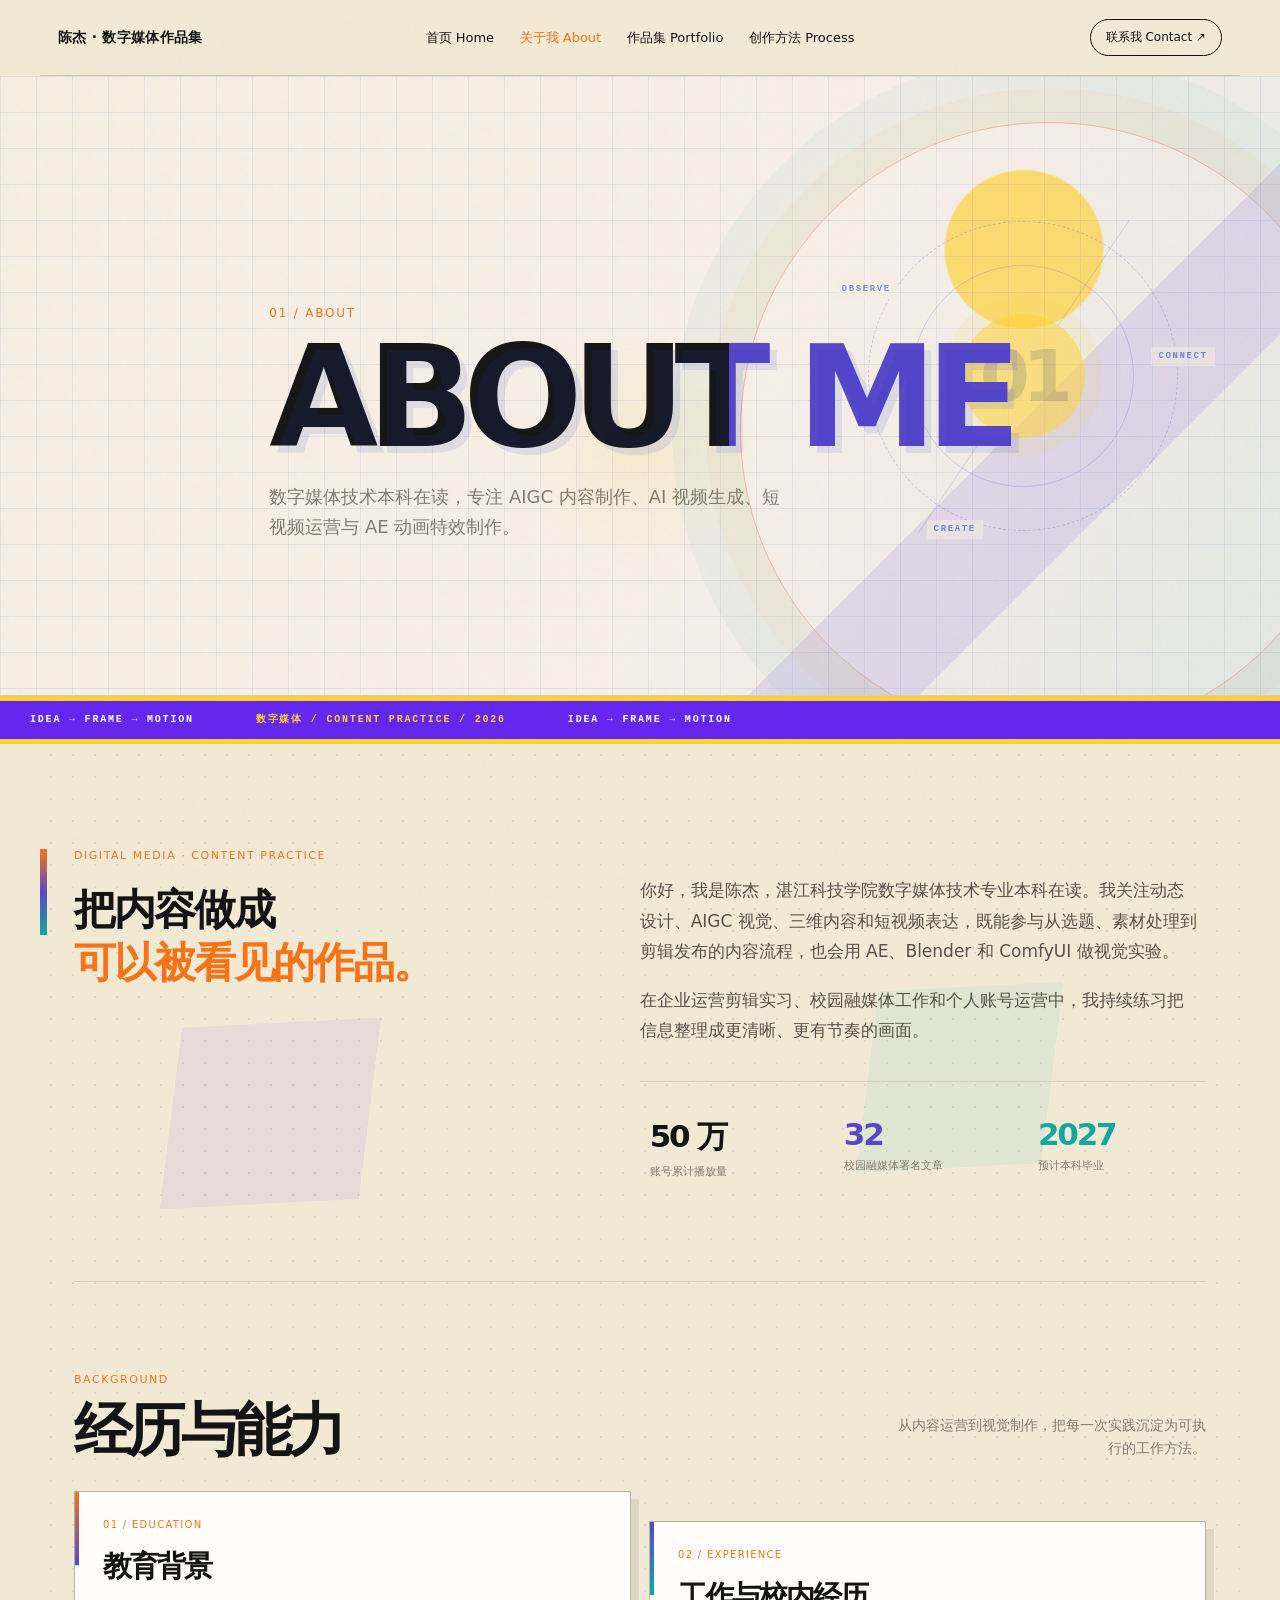
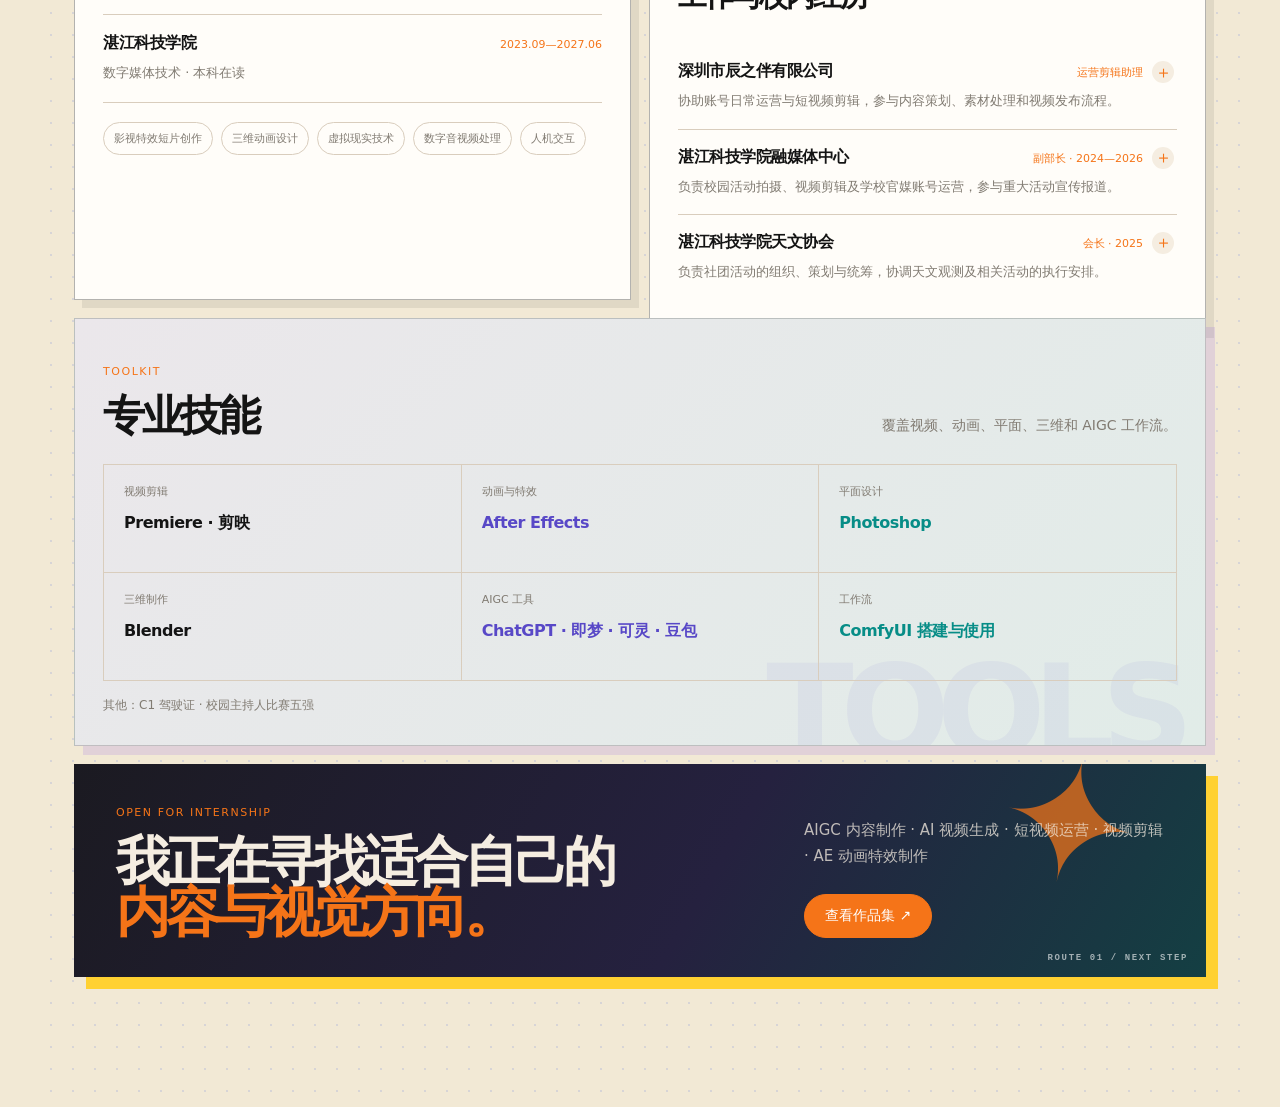
==== commit 1182fc31: "Refine portfolio UI, responsive navigation and artwork viewer" ====
--- a/about.html
+++ b/about.html
@@ -9,7 +9,8 @@
   <link rel="stylesheet" href="assets/final-polish.css">
   <link rel="stylesheet" href="assets/reference-redesign.css">
   <link rel="stylesheet" href="assets/about-profile.css">
-  <link rel="stylesheet" href="assets/concept-2026.css?v=7">
+  <link rel="stylesheet" href="assets/concept-2026.css?v=7">
+  <link rel="stylesheet" href="assets/ui-refinement.css?v=1">
 </head>
 <body class="page-fade reference-theme about-page">
   <header class="wrap site-header">
@@ -39,7 +40,7 @@
       <div class="about-lead" data-reveal>
         <div>
           <div class="about-kicker">DIGITAL MEDIA · CONTENT PRACTICE</div>
-          <h2>把内容做成<br><em>可以被看见的作品。</em></h2>
+          <h2>把内容做成<br><em>可以被看见的<span class="keep-word">作品。</span></em></h2>
         </div>
         <div class="about-lead-copy">
           <p>你好，我是陈杰，湛江科技学院数字媒体技术专业本科在读。我关注动态设计、AIGC 视觉、三维内容和短视频表达，既能参与从选题、素材处理到剪辑发布的内容流程，也会用 AE、Blender 和 ComfyUI 做视觉实验。</p>
@@ -127,8 +128,9 @@
       </div>
     </section>
   </main>
-  <script src="assets/site.js"></script>
-  <script src="assets/concept-2026.js?v=4"></script>
+  <script src="assets/site.js?v=refinement-1"></script>
+  <script src="assets/concept-2026.js?v=4"></script>
+  <script src="assets/ui-refinement.js?v=1"></script>
 </body>
 </html>
 
--- a/assets/ui-refinement.css
+++ b/assets/ui-refinement.css
@@ -0,0 +1,221 @@
+/* A quieter editorial layer: the artwork, not the decoration, leads. */
+:root{--ui-muted:#586173;--ui-accent:#ad4314}
+.keep-word{white-space:nowrap}
+body.reference-theme::before{opacity:.07}
+body.reference-theme.page-fade{animation:none!important;opacity:1!important}
+.reference-theme :is(a,button,[role="button"]):focus-visible{outline:3px solid #ad4314;outline-offset:4px}
+.reference-theme :is(.concept-reveal,.reveal-item,[data-reveal]){opacity:1!important;transform:none;transition:transform .28s ease,box-shadow .28s ease}
+.reference-theme :is(.featured-card,.operation-card){animation:none!important}
+.reference-theme :is(.featured-card,.direction-link,.operation-card){will-change:auto}
+.reference-theme :is(.ref-section-head p,.catalog-note,.work-info p){color:var(--ui-muted)!important}
+.reference-theme :is(.featured-index,.work-index,.ref-kicker){color:var(--ui-accent)!important}
+.reference-theme .featured-body p{color:#5d625f!important}
+.reference-theme :is(.catalog-card,.featured-card) h3{letter-spacing:-.04em!important;line-height:1.15!important;text-wrap:balance;overflow-wrap:normal!important}
+.reference-theme .featured-card:nth-child(2n){transform:none!important}
+.reference-theme .featured-card:hover{transform:translateY(-5px)!important;background:#fffaf0!important;color:#141414!important;box-shadow:7px 10px 0 rgba(18,63,224,.14)!important}
+.reference-theme .featured-card:hover :is(h3,p){color:inherit!important}
+.reference-theme .featured-card:hover :is(.featured-index,.featured-arrow){color:var(--ui-accent)!important}
+.reference-theme .featured-body{min-height:190px!important;background:transparent!important}
+.reference-theme .featured-body h3{font-size:clamp(21px,1.9vw,29px)!important}
+.reference-theme .featured-media:has(video)::after,
+.catalog-page .work-media:has(video)::after{content:"▶ 视频";position:absolute;right:12px;bottom:12px;padding:6px 9px;border:1px solid rgba(255,255,255,.55);background:rgba(15,25,48,.82);color:#fff;font-size:11px;line-height:1.3;pointer-events:none;border-radius:3px}
+.reference-theme .featured-media,.catalog-page .work-media{position:relative}
+.reference-theme .featured-card .featured-media{height:auto!important;aspect-ratio:16/9;overflow:hidden}
+.reference-theme .featured-media:has(img){padding:10px;background:#e9e8e3}
+.reference-theme .featured-media img{object-fit:contain!important;transform:none!important}
+.home-reference .legacy-hero :is(.hero-kicker,h1,.script,.hero-footer),
+.home-reference .legacy-hero .hero-poster-stack .hero-poster{animation:none!important;opacity:1!important;visibility:visible!important;clip-path:none!important}
+
+/* Compact series links complement the selected projects above. */
+.home-reference .direction-section{padding-block:42px!important}
+.home-reference .direction-section .ref-section-head{margin-bottom:22px!important}
+.home-reference .direction-section .ref-section-head h2{font-size:clamp(28px,3vw,42px)!important}
+.home-reference .direction-section .direction-grid{display:flex!important;flex-wrap:wrap;gap:10px!important}
+.home-reference .direction-section .direction-link,
+.home-reference .direction-section .direction-link:nth-child(n){flex:1 1 160px;min-height:92px!important;padding:16px 18px!important;background:#fffaf0!important;box-shadow:none!important;border:1px solid rgba(20,20,20,.18)!important;display:grid!important;grid-template-columns:24px 1fr!important;grid-template-rows:auto auto!important;gap:7px 10px;align-content:center;transform:none!important}
+.home-reference .direction-section .direction-link::before{display:none!important}
+.home-reference .direction-section .direction-link::after{display:none!important}
+.home-reference .direction-section .direction-link .direction-number{width:auto!important;height:auto!important;margin:0!important;padding:0!important;background:none!important;color:var(--ui-accent)!important;border-radius:0!important;font-size:11px!important;align-self:center}
+.home-reference .direction-section .direction-link strong{padding:0 9px 0 0!important;margin:0!important;font-size:18px!important;line-height:1.3!important;color:#141414!important;grid-column:2}
+.home-reference .direction-section .direction-link>span:last-child{grid-column:2;margin:0!important;font-size:10px!important;color:#586173!important;letter-spacing:.08em!important}
+.home-reference .direction-section .direction-link>span:last-child::after{font-size:16px!important;color:#ad4314!important}
+.home-reference .direction-section .direction-link:is(:hover,:focus-visible){border-color:#123fe0!important;background:#edf1ff!important;box-shadow:3px 3px 0 rgba(18,63,224,.15)!important}
+.home-reference .operations-bridge{margin-top:28px;padding:26px!important;min-height:0!important}
+.home-reference .operations-bridge strong{font-size:clamp(25px,3vw,42px)}
+
+/* Work archive: one compact introduction, then the artwork. */
+.catalog-page .catalog-hero{min-height:280px!important;padding:48px 34px!important;gap:30px!important}
+.catalog-page .catalog-hero h1{font-size:clamp(70px,7.5vw,118px)!important;line-height:1.06!important;letter-spacing:-.07em!important}
+.catalog-page .catalog-hero h1::before{display:none!important}
+.catalog-page .catalog-hero>div:last-child{margin:0!important;padding:0!important;background:none!important;border:0!important;box-shadow:none!important;backdrop-filter:none!important}
+.catalog-page .catalog-hero p{font-size:15px!important;line-height:1.8!important;color:#586173!important}
+.catalog-page .catalog-meta{color:var(--ui-accent)!important}
+.catalog-page .portfolio-signal-strip{height:32px!important;background:#123fe0!important;color:#fffaf0!important;font-size:9px!important;gap:28px!important}
+.catalog-page main.catalog-main{overflow:visible!important}
+.catalog-page .category-browser{position:sticky!important;top:0!important;z-index:30!important;margin:0!important;padding:14px 0!important;min-height:0!important;background:#f5eddf!important;border-bottom:1px solid rgba(20,20,20,.14);box-shadow:0 3px 12px rgba(20,20,20,.05);transform:none!important}
+.catalog-page .category-browser::before,.catalog-page .category-browser::after,.catalog-page .browser-title::after{display:none!important}
+.catalog-page .category-browser-inner{display:flex!important;align-items:center;gap:24px;width:min(1200px,calc(100% - 68px))!important;margin:auto!important;padding:0!important}
+.catalog-page .browser-title{margin:0!important;padding:0!important;border:0!important;flex-shrink:0}
+.catalog-page .browser-title h2{font-size:16px!important;line-height:1.4!important;letter-spacing:0!important;margin:0!important}
+.catalog-page .browser-title h2::after{display:none!important}
+.catalog-page .category-filter-grid{display:flex!important;flex-wrap:wrap;gap:8px!important;width:100%!important;grid-template-columns:none!important}
+.catalog-page .category-tile.filter,
+.catalog-page .category-tile.filter:nth-child(n){position:relative!important;display:inline-flex!important;flex-direction:row!important;align-items:center!important;justify-content:center!important;gap:8px!important;flex:0 0 auto!important;width:auto!important;min-width:0!important;min-height:44px!important;height:auto!important;margin:0!important;padding:10px 14px!important;border:1px solid #b4b7bf!important;border-radius:4px!important;background:#fffaf0!important;box-shadow:none!important;color:#253047!important;overflow:visible!important;transform:none!important;animation:none!important}
+.catalog-page .category-tile.filter::before,.catalog-page .category-tile.filter::after{display:none!important}
+.catalog-page .category-tile.filter strong{position:static!important;margin:0!important;padding:0!important;font-size:14px!important;line-height:1.4!important;letter-spacing:0!important;max-width:none!important;color:inherit!important;white-space:nowrap!important}
+.catalog-page .category-tile.filter .filter-count{position:static!important;margin:0!important;font-size:11px!important;line-height:1.5!important;letter-spacing:0!important;color:inherit!important;opacity:.8!important}
+.catalog-page .category-tile.filter.active{background:#123fe0!important;color:#fff!important;border-color:#123fe0!important}
+.catalog-page .category-tile.filter.active strong,.catalog-page .category-tile.filter.active small{color:#fff!important;opacity:1!important}
+.catalog-page .category-tile.filter:hover:not(.active){background:#e8eeff!important;border-color:#123fe0!important}
+.catalog-page .all-works{padding-top:40px!important;scroll-margin-top:95px}
+.catalog-page .all-works>.ref-section-head{margin-bottom:26px!important}
+.catalog-page .all-works>.ref-section-head h2{font-size:clamp(30px,3.5vw,48px)!important}
+.catalog-page .catalog-grid{align-items:start!important}
+.catalog-page .catalog-group-label{padding:16px 0!important;margin:22px 0 4px!important;border-top:1px solid #b7bcc9!important;background:none!important}
+.catalog-page .catalog-group-label:first-child{margin-top:0!important}
+.catalog-page .catalog-group-label strong{font-size:23px!important;line-height:1.4!important}
+.catalog-page .catalog-card.work{border:1px solid rgba(20,20,20,.16)!important;border-radius:6px!important;box-shadow:4px 4px 0 rgba(20,20,20,.05)!important;transform:none;transition:transform .25s,box-shadow .25s!important}
+.catalog-page .catalog-card.work:hover{transform:translateY(-4px)!important;border-color:#123fe0!important;box-shadow:6px 8px 0 rgba(18,63,224,.12)!important}
+.catalog-page .catalog-card.work::before{display:none!important}
+.catalog-page .catalog-card .work-media{height:auto!important;aspect-ratio:16/9!important;background:#e5e8ef!important;overflow:hidden}
+.catalog-page .catalog-card .work-media :is(img,video){display:block;width:100%!important;height:100%!important;object-fit:cover!important;transform:none!important}
+.catalog-page .catalog-card[data-category="poster"] .work-media{aspect-ratio:4/5!important;padding:12px!important;background:#ebe9e3!important}
+.catalog-page .catalog-card[data-category="poster"] .work-media img{object-fit:contain!important}
+.catalog-page .catalog-card .work-info{padding:22px 22px 44px!important;min-height:184px!important;background:#fffdf9!important}
+.catalog-page .catalog-card .work-info h3{font-size:clamp(23px,2.2vw,32px)!important;color:#171717!important}
+.catalog-page .catalog-card .work-info p{font-size:13px!important;line-height:1.6!important;color:#586173!important}
+.catalog-page .work-index{font-size:10px!important;line-height:1.5!important;color:#ad4314!important}
+.catalog-page .work-arrow{right:22px!important;bottom:16px!important;color:#ad4314!important}
+.catalog-page .hidden{display:none!important}
+
+/* Detail viewer: fit the artwork to the viewport; enlarge only on request. */
+dialog#workDetail,dialog#workDetail.is-poster-detail{width:min(1080px,calc(100vw - 48px))!important;max-height:calc(100dvh - 40px)!important;border-radius:8px;overflow:auto!important}
+dialog#workDetail .work-detail-card{min-height:0;padding:20px 28px 18px!important}
+dialog#workDetail .work-detail-close{width:44px;height:44px;right:12px;top:12px;border-radius:4px;background:#e9edf8;font-size:27px;display:grid;place-items:center}
+.work-detail-toolbar{display:flex;gap:8px;align-items:center;padding-right:48px;margin-bottom:16px;flex-wrap:wrap}
+.work-detail-toolbar button{border:1px solid #b4b7bf;background:#fffdf9;color:#253047;min-width:44px;min-height:44px;line-height:1;font:inherit;border-radius:4px;padding:10px 14px;cursor:pointer}
+.work-detail-toolbar button:hover{background:#e8eeff;border-color:#123fe0}
+.work-detail-toolbar button:disabled{opacity:.4;cursor:default}
+.work-detail-toolbar #workPosition{min-width:50px;text-align:center;color:#586173;font:12px/1.4 ui-monospace,monospace}
+.work-detail-toolbar #workFit{margin-left:8px;font-size:12px}
+.work-detail-toolbar [hidden]{display:none!important}
+dialog#workDetail .work-detail-kicker{font-size:10px;color:#ad4314}
+dialog#workDetail h3{font-size:clamp(23px,2.6vw,34px)!important;line-height:1.15!important;letter-spacing:-.03em!important;margin:8px 0!important;max-width:95%;text-wrap:balance}
+dialog#workDetail p{font-size:13px!important;line-height:1.6!important;color:#586173!important}
+dialog#workDetail .work-detail-media,
+dialog#workDetail.is-poster-detail .work-detail-media{height:clamp(180px,calc(100dvh - 300px),600px)!important;min-height:0!important;display:grid!important;grid-template-rows:minmax(0,1fr);grid-template-columns:minmax(0,1fr);place-items:center;overflow:auto!important;margin-top:16px!important;background:#e9e8e3!important}
+dialog#workDetail .work-detail-media :is(img,video),
+dialog#workDetail.is-poster-detail .work-detail-media img{width:100%!important;height:100%!important;max-height:100%!important;min-height:0!important;min-width:0!important;max-width:100%!important;object-fit:contain!important;background:transparent!important}
+dialog#workDetail.is-enlarged .work-detail-media{display:block!important}
+dialog#workDetail.is-enlarged .work-detail-media img{height:auto!important;max-height:none!important;min-height:100%;object-fit:contain!important}
+dialog#workDetail .work-detail-meta{margin-top:14px!important;padding-top:10px!important;gap:14px;flex-wrap:wrap;font-size:11px!important;color:#586173}
+
+/* About: stable title lines and an unobstructed header. */
+.about-page .about-lead h2{font-size:clamp(31px,3.3vw,50px)!important;line-height:1.25!important;letter-spacing:-.05em!important;text-wrap:balance}
+.about-page .about-visual-mark{opacity:.55;pointer-events:none}
+.about-page .about-visual-mark b{opacity:.25}
+.about-page .page-hero .wrap{position:relative;z-index:3}
+.about-page .about-visual-mark{z-index:0!important}
+
+/* Contact information belongs in the first screen. */
+.reference-theme.contact-page .page-hero.contact-hero{min-height:0!important;padding:60px 0 64px!important}
+.contact-page .contact-hero .wrap{display:grid!important;grid-template-columns:1.1fr 1fr!important;gap:56px!important;align-items:center!important;min-height:0!important;padding-block:0!important}
+.contact-page .contact-hero .contact-intro{min-width:0}
+.contact-page .contact-hero h1{font-size:clamp(80px,9vw,132px)!important;line-height:.8!important;margin:30px 0!important;max-width:100%!important}
+.contact-page .contact-hero h1 span{margin-left:.5em!important;color:#123fe0!important}
+.contact-page .contact-hero h1::after{display:none!important}
+.contact-page .contact-hero .contact-intro p{font-size:15px!important;line-height:1.8!important;max-width:440px!important;padding-left:16px}
+.contact-page .contact-hero .contact-channel-card{background:#142957!important;backdrop-filter:none;box-shadow:8px 8px 0 #f2b964!important;padding:30px!important;color:#fffaf0}
+.contact-page .contact-channel-card .mail{font-size:clamp(23px,2.6vw,34px)!important;margin:38px 0 20px!important;white-space:nowrap;letter-spacing:-.04em}
+.contact-page .contact-hero .contact-channel-card p{border:0!important;padding:0!important;font-size:13px!important;color:#e0e6f5!important}
+.contact-page .contact-radar{opacity:.15;pointer-events:none;z-index:0}
+.contact-page .contact-route-label{display:none}
+.contact-page .contact-actions{display:flex;align-items:center;gap:12px;flex-wrap:wrap;margin-top:20px}
+.contact-page .copy-email{min-height:44px;padding:10px 18px;border:1px solid #fffaf0;border-radius:4px;background:#fffaf0;color:#142957;font-family:inherit;font-size:14px;font-weight:600;line-height:1.4;cursor:pointer}
+.contact-page .copy-email:hover{background:#f9d69a}
+.contact-page .copy-status{font-size:12px;color:#fffaf0}
+.contact-page .contact-signal-strip{background:#123fe0!important;height:34px!important;font-size:9px!important}
+.contact-page .contact-stage-new{min-height:0!important;padding:0!important}
+.contact-page .contact-layout-new{grid-template-columns:1fr!important;min-height:0!important;padding-block:56px!important;gap:0!important}
+.contact-page .contact-title-block h2{font-size:clamp(50px,6vw,90px)!important;line-height:1.06!important;max-width:none;white-space:normal}
+.contact-page .contact-title-block h2 span{font-size:.88em;white-space:nowrap}
+.contact-page .contact-crosshair{opacity:.18;pointer-events:none}
+.nav-toggle,.nav-contact{display:none}
+
+@media(max-width:980px){
+  body.reference-theme>.site-header,.home-reference .legacy-hero .site-header{width:calc(100% - 40px)!important;padding:0!important;min-height:72px!important;height:72px!important;grid-template-columns:minmax(0,1fr) auto!important;grid-template-rows:auto!important;gap:10px!important;z-index:70!important;overflow:visible!important}
+  body.reference-theme>.site-header .logo,.home-reference .legacy-hero .site-header .logo{grid-column:1!important;grid-row:1!important;font-size:12px!important}
+  body.reference-theme>.site-header .resume,.home-reference .legacy-hero .site-header .resume{display:none!important}
+  .nav-toggle{display:inline-flex;align-items:center;justify-content:center;gap:8px;min-width:72px;min-height:44px;padding:10px 12px;border:1px solid currentColor;border-radius:4px;color:inherit;background:transparent;font-size:13px;cursor:pointer;grid-column:2;grid-row:1}
+  body.reference-theme>.site-header.has-mobile-menu .nav,.home-reference .legacy-hero .site-header.has-mobile-menu .nav{display:none!important;position:absolute!important;top:calc(100% + 8px)!important;left:0!important;right:0!important;inset-inline:0!important;width:100%!important;background:#fffaf0!important;color:#172443!important;padding:10px!important;grid-row:auto!important;grid-column:auto!important;box-shadow:6px 8px 0 rgba(10,25,70,.2);border:1px solid #a1a9bd;border-radius:4px;overflow:visible!important;transform:none!important}
+  body.reference-theme>.site-header.menu-open .nav,.home-reference .legacy-hero .site-header.menu-open .nav{display:flex!important;flex-direction:column!important;gap:3px!important;align-items:stretch!important}
+  body.reference-theme>.site-header .nav a,.home-reference .legacy-hero .site-header .nav a{padding:12px 14px!important;min-height:44px!important;font-size:14px!important;text-align:left;line-height:1.5!important;border-radius:3px;color:#172443!important}
+  body.reference-theme>.site-header .nav a.active,.home-reference .legacy-hero .site-header .nav a.active{background:#e8eeff!important;color:#123fe0!important}
+  .reference-theme .nav .nav-contact{display:block!important;border-top:1px solid #d3d7e0;margin-top:5px!important}
+  .catalog-page .category-browser-inner{width:calc(100% - 40px)!important}
+  .catalog-page .browser-title{display:none!important}
+  .catalog-page .category-tile.filter{padding:10px 12px!important}
+  .contact-page .contact-hero .wrap{gap:28px!important}
+}
+
+@media(max-width:700px){
+  .home-reference .legacy-hero .hero-inner{padding:28px 20px 0!important}
+  .home-reference .legacy-hero h1{margin-top:22px!important}
+  .home-reference .legacy-hero .hero-kicker::before{margin-bottom:6px!important}
+  .home-reference .legacy-hero .hero-footer{animation:none!important}
+  .home-reference .legacy-hero .hero-explore{padding:12px 14px!important;box-shadow:none!important}
+  .home-reference .legacy-hero .hero-explore p{font-size:13px!important;line-height:1.7!important}
+  .home-reference .legacy-hero .hero-poster-stack{height:256px!important;margin:30px 0 20px!important}
+  .home-reference .legacy-hero{padding-bottom:28px!important}
+  .home-reference .direction-section .direction-link:nth-child(n){flex-basis:calc(50% - 10px);min-height:90px!important;gap:7px;padding:14px!important}
+  .home-reference .direction-section .direction-link strong{font-size:16px!important}
+  .home-reference .direction-section .direction-link:last-child{flex-grow:0;flex-basis:100%}
+  .home-reference .operations-bridge{padding:22px!important}
+  .reference-theme .featured-body{min-height:170px!important}
+  .reference-theme .featured-body h3{font-size:25px!important}
+  .catalog-page .catalog-hero{min-height:0!important;padding:30px 20px!important;gap:20px!important;grid-template-columns:1fr!important}
+  .catalog-page .catalog-hero h1{font-size:clamp(56px,14vw,86px)!important;margin:14px 0 20px!important}
+  .catalog-page .catalog-hero p{font-size:13px!important;margin:0 0 10px!important}
+  .catalog-page .catalog-hero>div:last-child{margin:0!important;padding:0!important;max-width:100%!important}
+  .catalog-page .category-browser{padding:10px 0!important}
+  .catalog-page .category-filter-grid{display:grid!important;grid-template-columns:repeat(3,minmax(0,1fr))!important;gap:6px!important}
+  .catalog-page .category-tile.filter:nth-child(n){width:100%!important;padding:10px 6px!important;gap:5px!important;min-height:44px!important}
+  .catalog-page .category-tile.filter strong{font-size:12px!important}
+  .catalog-page .category-tile.filter .filter-count{font-size:10px!important}
+  .catalog-page .all-works{padding-top:30px!important;scroll-margin-top:128px}
+  .catalog-page .all-works>.ref-section-head{gap:10px!important;margin-bottom:12px!important}
+  .catalog-page .all-works>.ref-section-head h2{font-size:32px!important}
+  .catalog-page .catalog-group-label{gap:8px!important;align-items:start;flex-direction:column!important}
+  .catalog-page .catalog-group-label strong{font-size:21px!important}
+  .catalog-page .catalog-card .work-info{min-height:170px!important;padding:20px 20px 40px!important}
+  dialog#workDetail,dialog#workDetail.is-poster-detail{width:calc(100vw - 16px)!important;max-height:calc(100dvh - 16px)!important}
+  dialog#workDetail .work-detail-card{padding:12px 16px 16px!important}
+  dialog#workDetail .work-detail-toolbar{gap:6px;margin-bottom:12px;padding-right:40px;flex-wrap:nowrap}
+  .work-detail-toolbar button{padding:10px;min-width:44px}
+  .work-detail-toolbar #workPosition{min-width:42px}
+  .work-detail-toolbar #workFit{margin-left:0;font-size:11px;white-space:nowrap}
+  dialog#workDetail .work-detail-close{top:12px;right:8px}
+  dialog#workDetail h3{font-size:24px!important;max-width:100%!important}
+  dialog#workDetail p{font-size:12px!important}
+  dialog#workDetail .work-detail-media,dialog#workDetail.is-poster-detail .work-detail-media{height:clamp(130px,calc(100dvh - 325px),560px)!important}
+  .about-page .about-lead h2{font-size:clamp(28px,7.5vw,40px)!important;line-height:1.3!important}
+  .about-page .about-visual-mark{opacity:.28!important}
+  .reference-theme.contact-page .page-hero.contact-hero{padding:30px 0 40px!important}
+  .contact-page .contact-hero .wrap{grid-template-columns:1fr!important;gap:28px!important;min-height:0!important;padding-top:0!important}
+  .contact-page .contact-hero h1{font-size:clamp(66px,18vw,106px)!important;line-height:.8!important;margin:24px 0!important}
+  .contact-page .contact-hero .contact-intro p{max-width:100%!important;font-size:13px!important;line-height:1.8!important}
+  .contact-page .contact-hero .contact-channel-card{padding:22px!important;box-shadow:5px 5px 0 #f2b964!important}
+  .contact-page .contact-channel-card .mail{font-size:clamp(21px,6vw,30px)!important;margin:26px 0 16px!important}
+  .contact-page .contact-actions{margin-top:16px;gap:10px}
+  .contact-page .channel-tags{margin-top:20px}
+  .contact-page .contact-layout-new{padding-block:40px!important;min-height:0!important}
+  .contact-page .contact-title-block h2{font-size:clamp(39px,12vw,68px)!important;line-height:1.12!important}
+}
+@media(max-width:360px){
+  .catalog-page .category-tile.filter strong{font-size:11px!important}
+  .catalog-page .category-tile.filter:nth-child(n){gap:3px!important;padding-inline:3px!important}
+  .work-detail-toolbar #workFit{padding-inline:6px}
+}
+@media(prefers-reduced-motion:reduce){
+  .reference-theme *, .reference-theme *::before,.reference-theme *::after{animation:none!important;transition:none!important;scroll-behavior:auto!important}
+}
